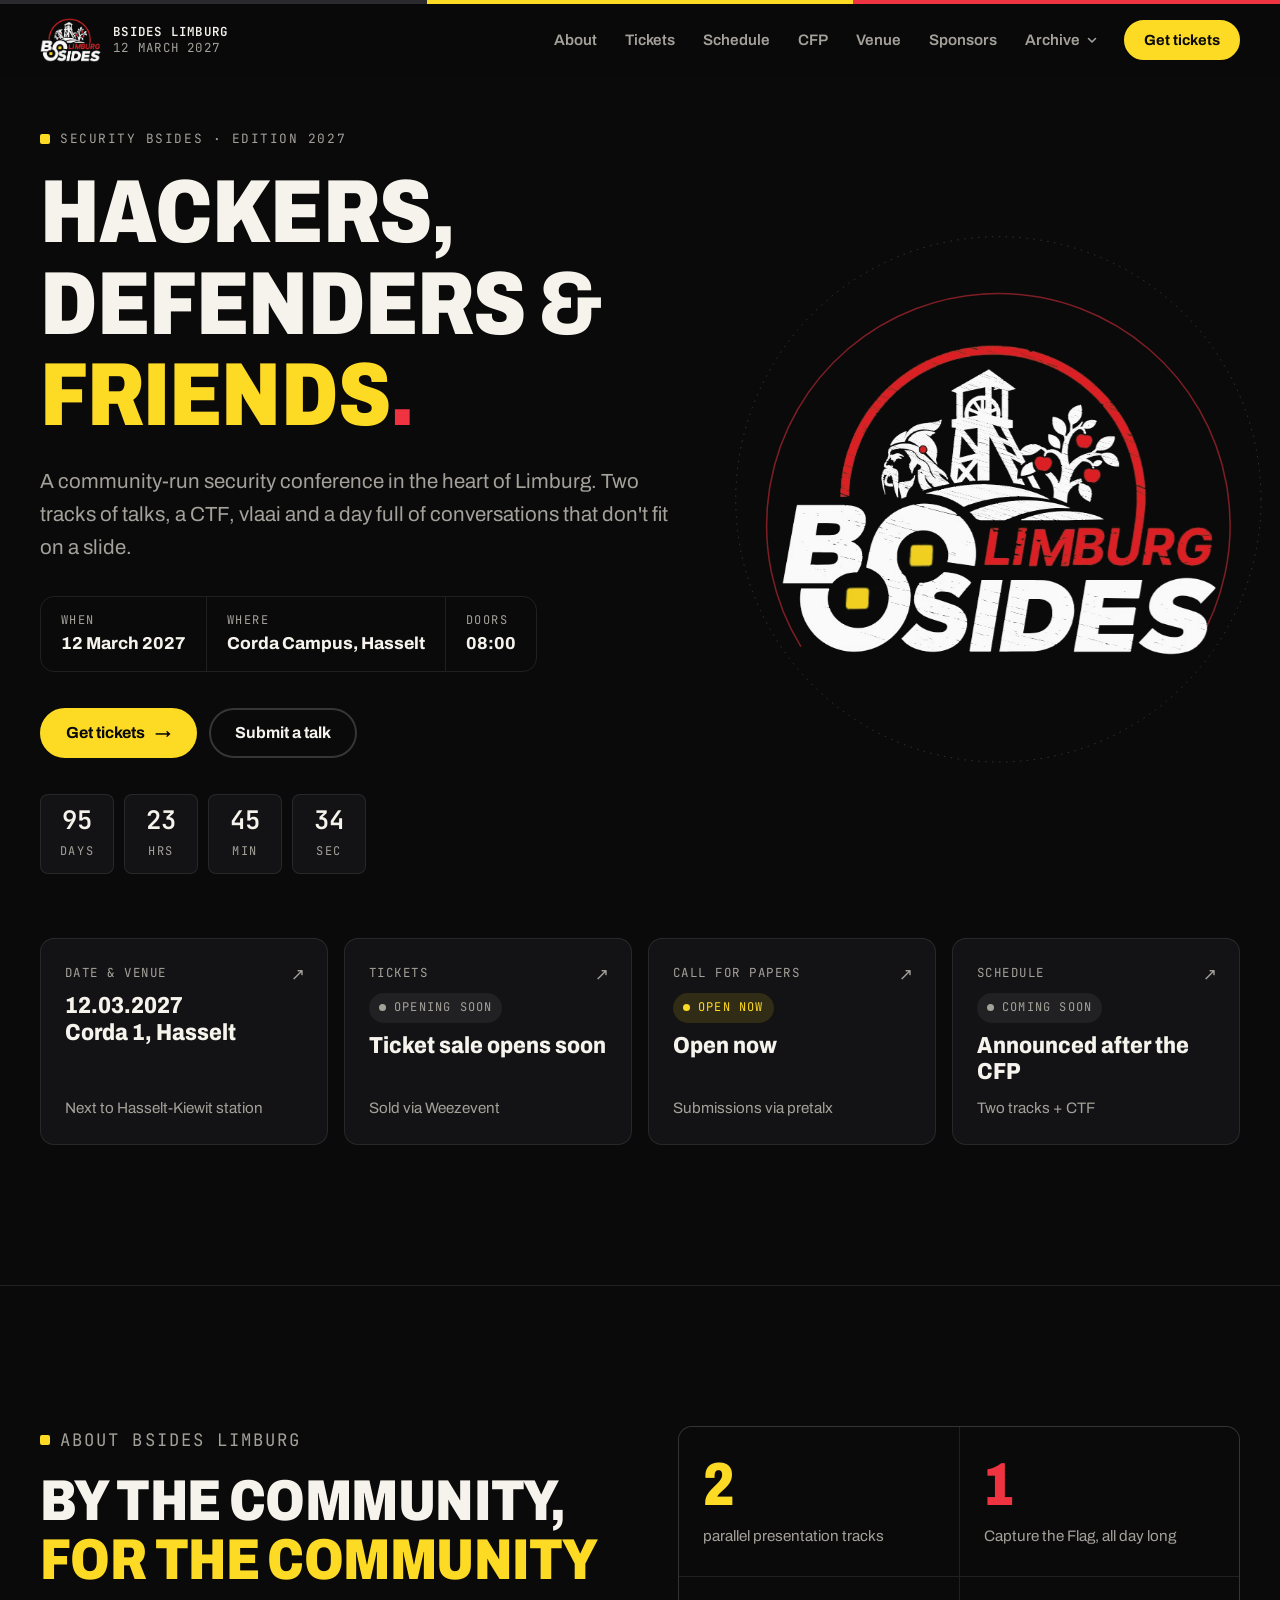
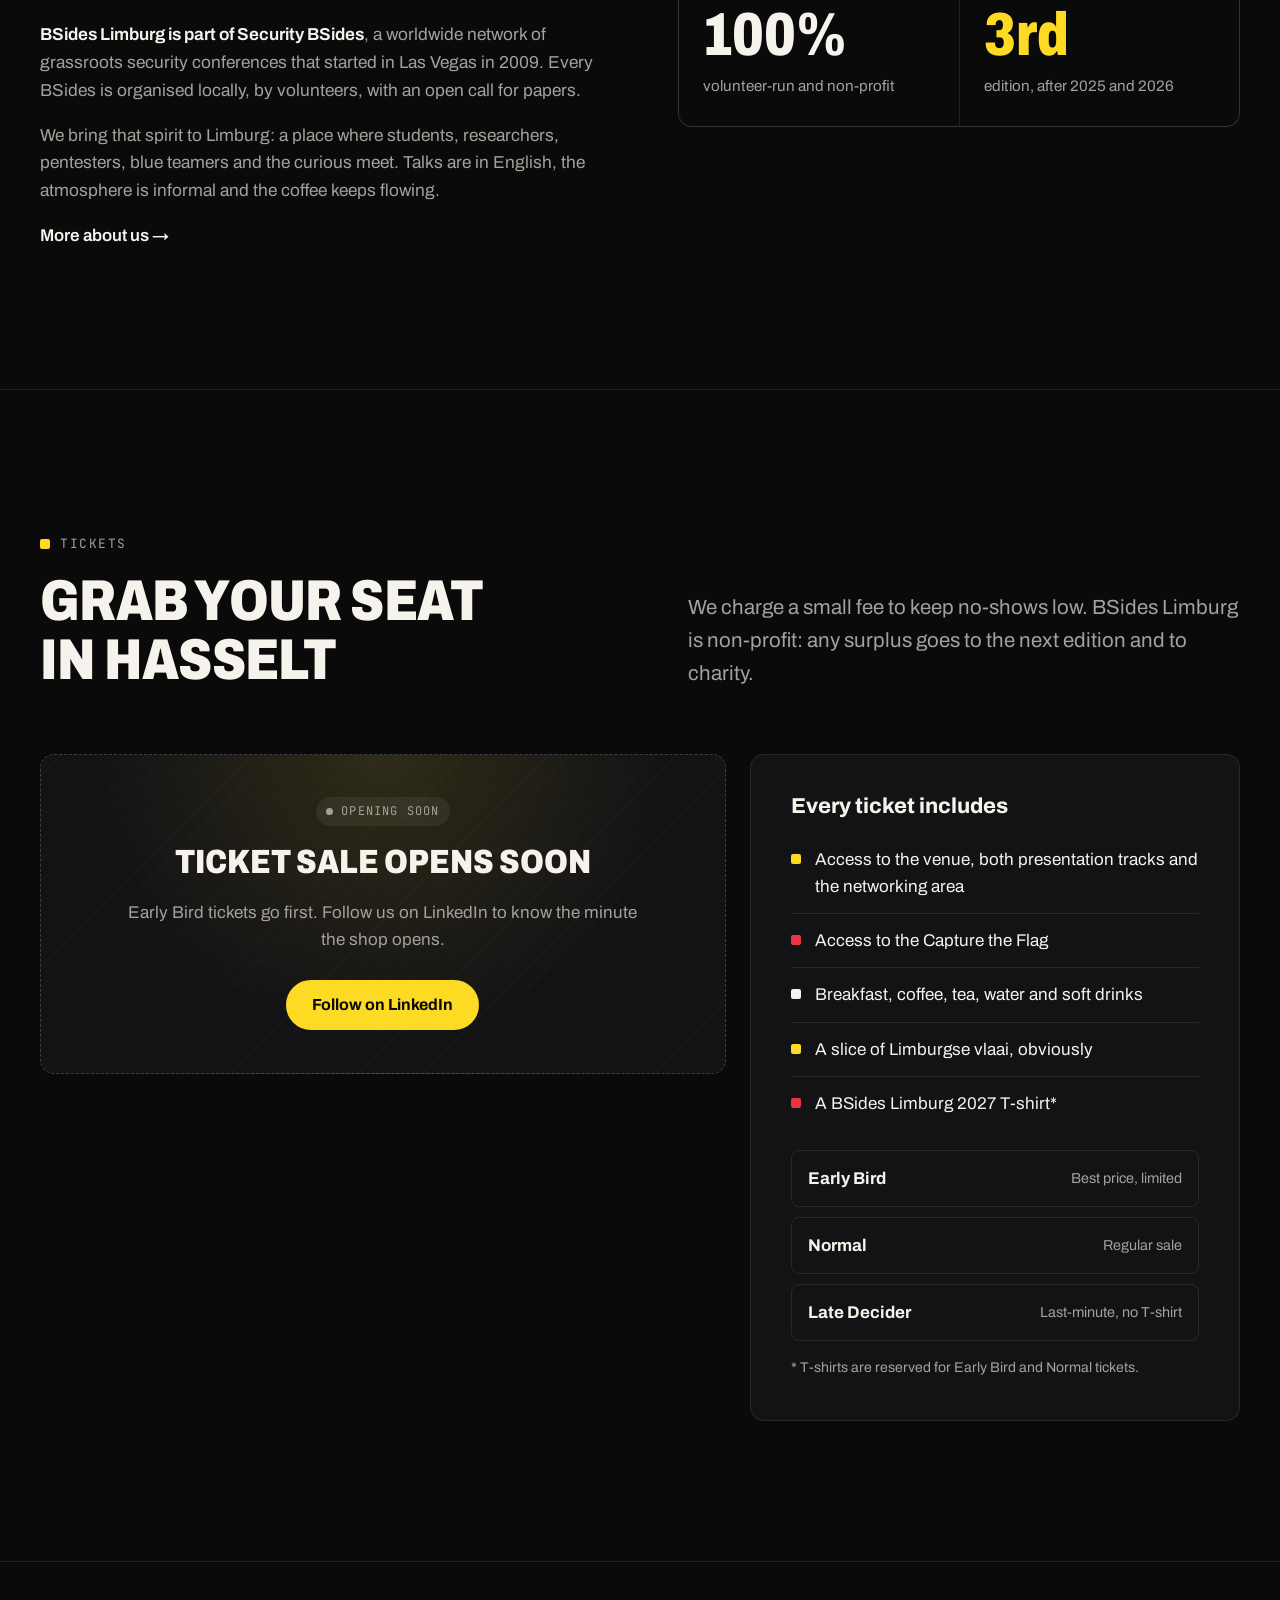
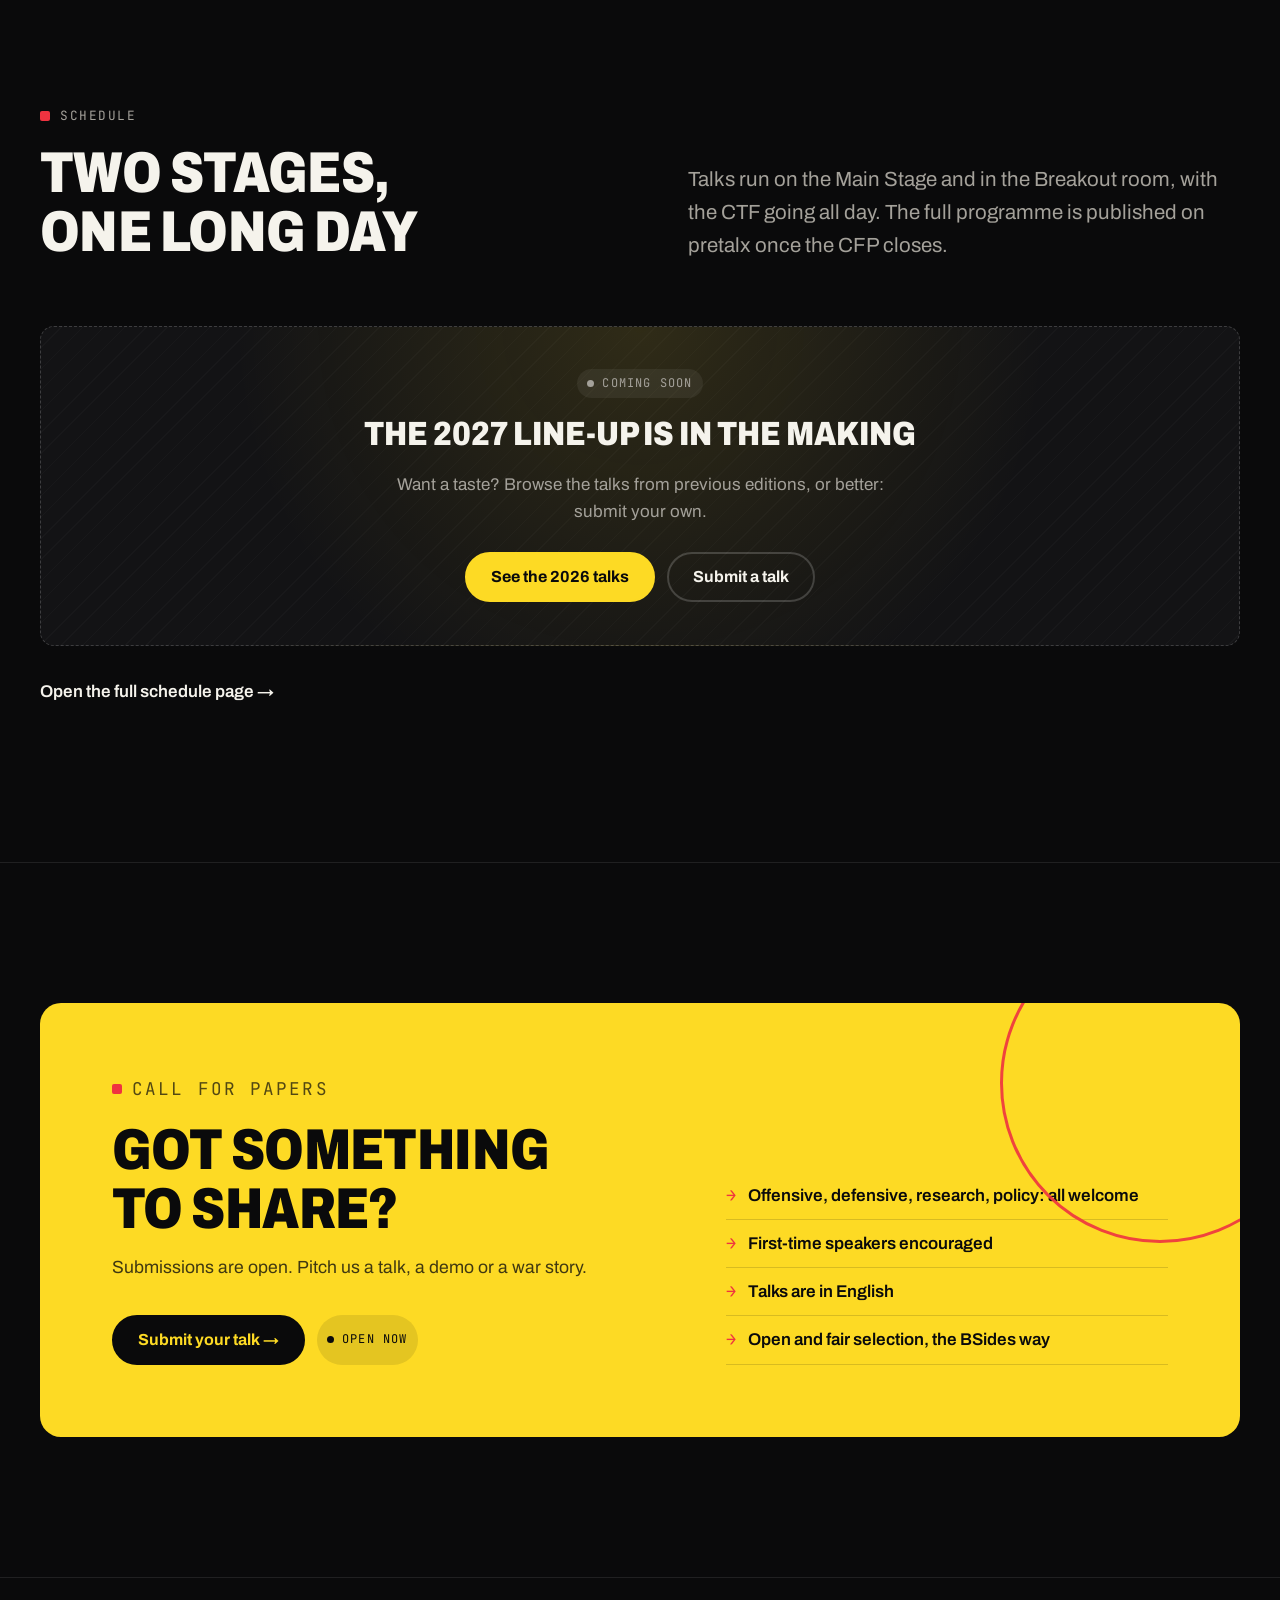
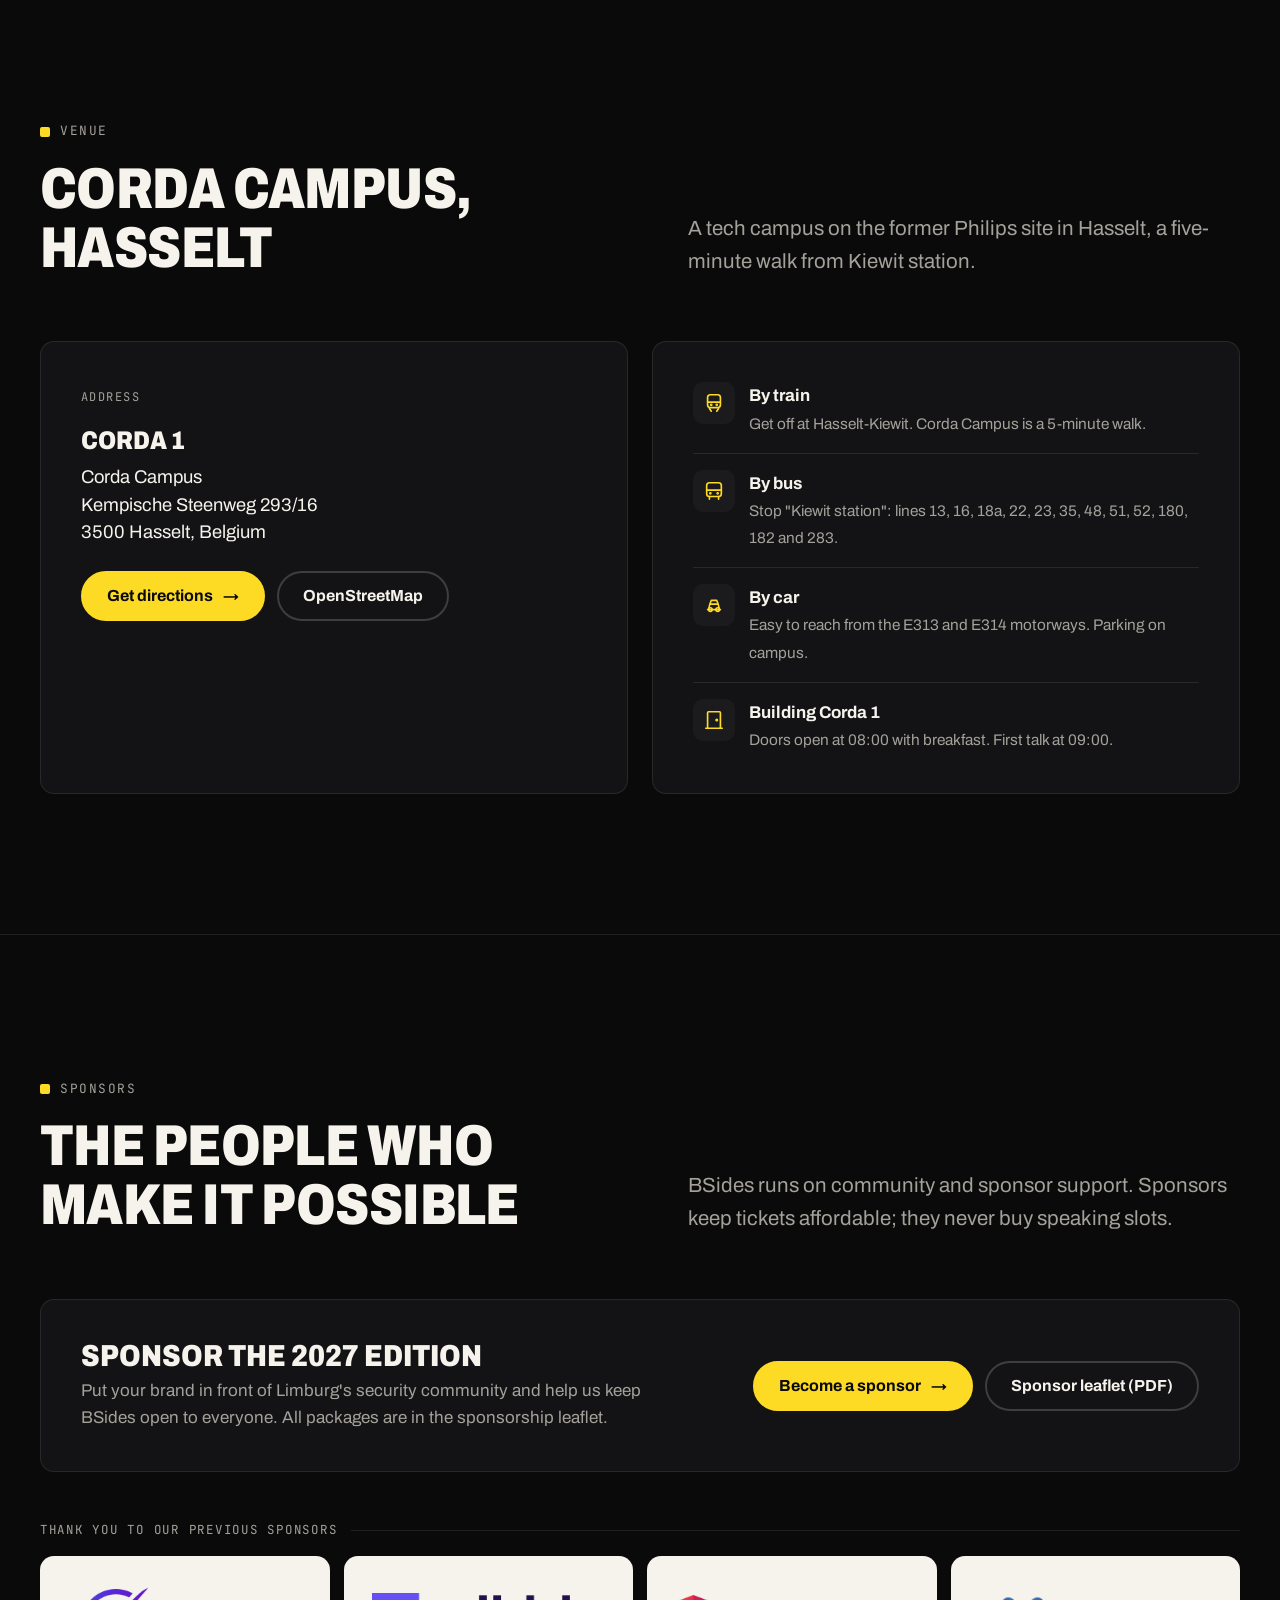
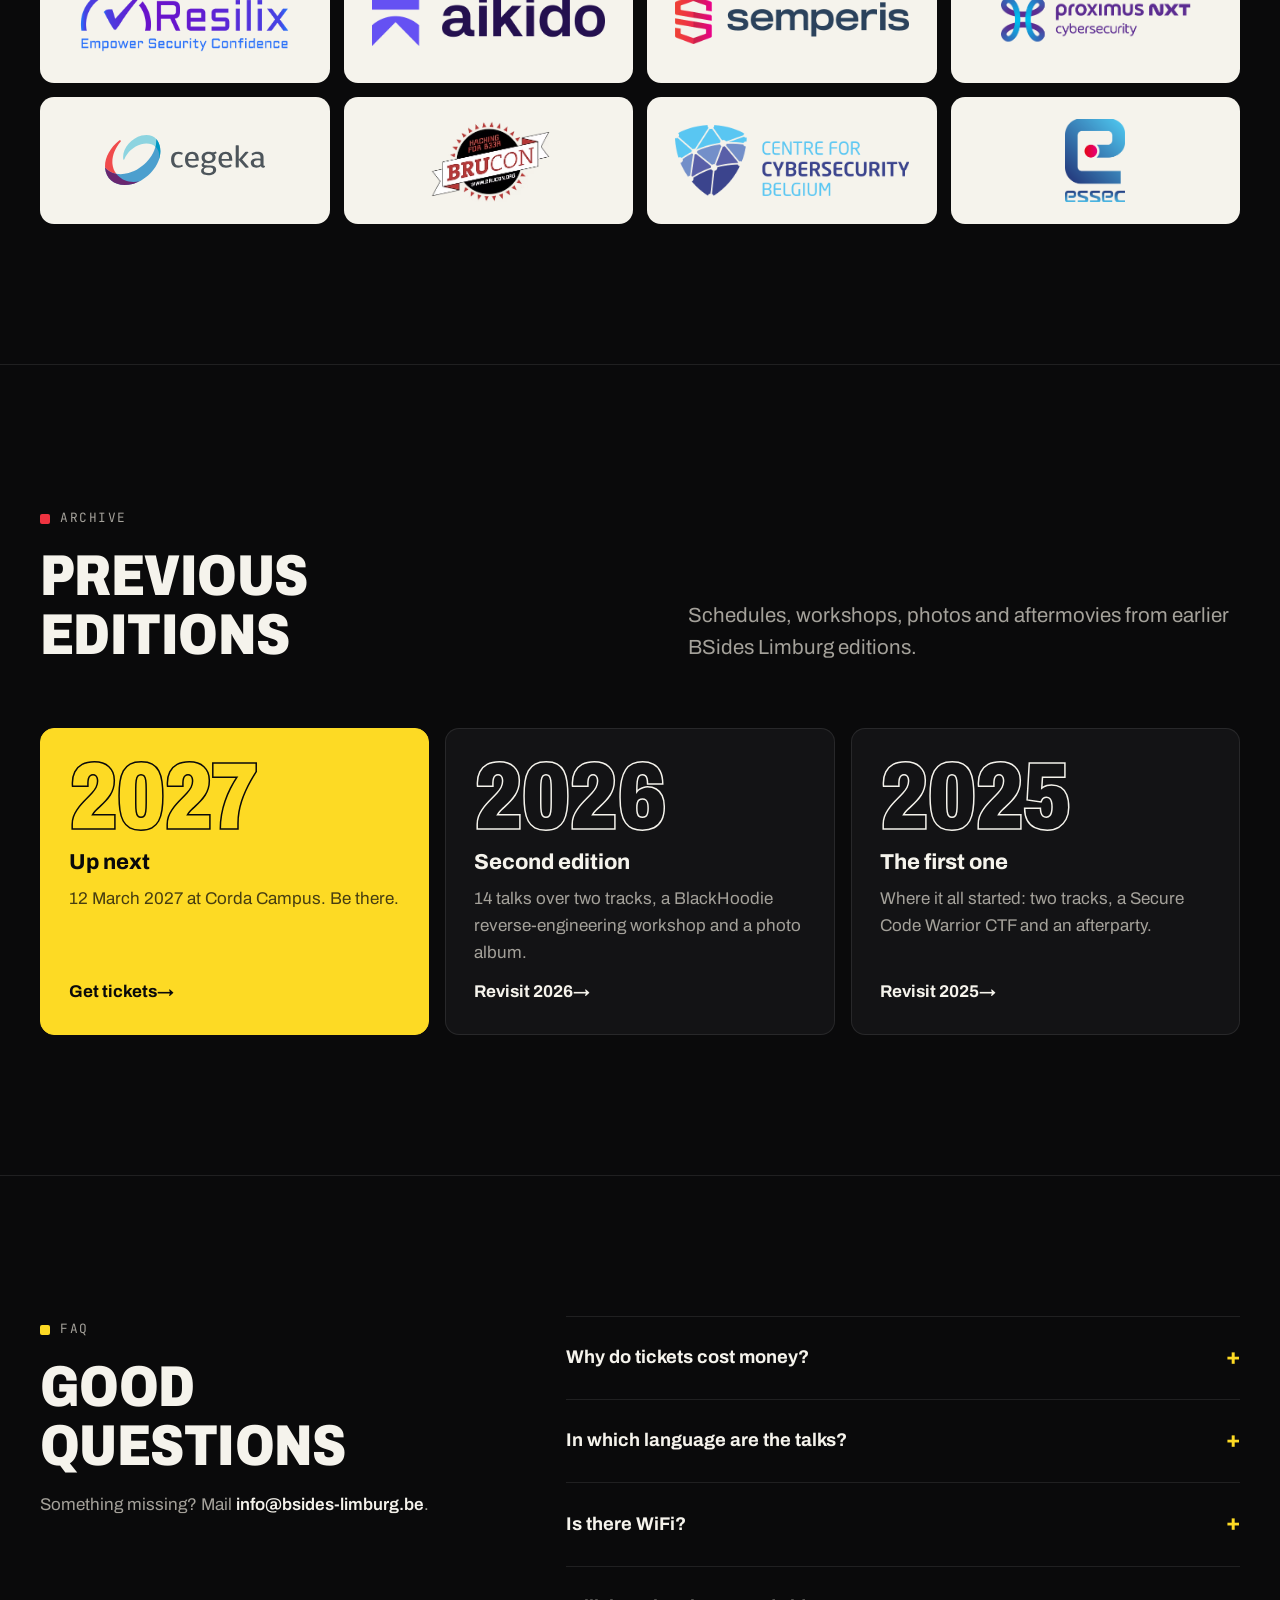
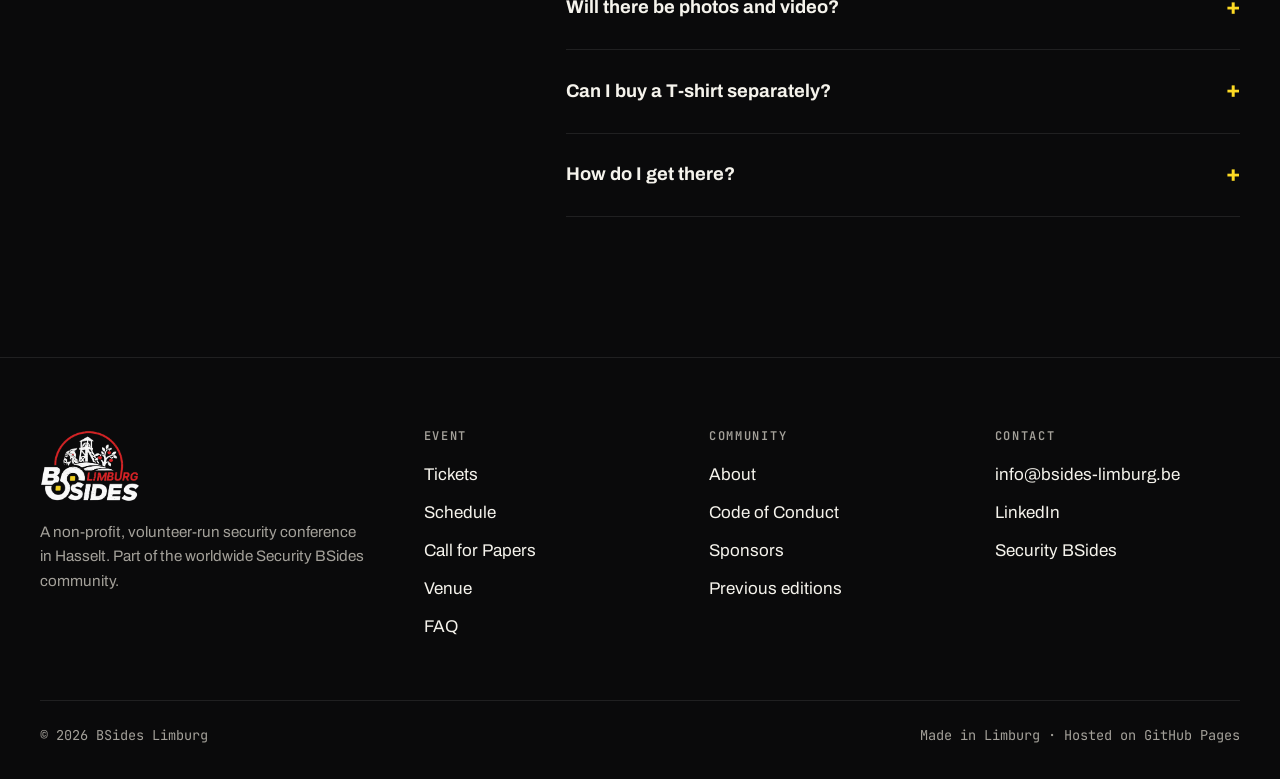
==== index.html @ 91a33571 "Initial commit Website V2 DEMO" ====
<!doctype html>
<html lang="en">
<head>
  <meta charset="utf-8">
  <meta name="viewport" content="width=device-width, initial-scale=1">
  <title>BSides Limburg 2027 · 12 March · Hasselt</title>
  <meta name="description" content="BSides Limburg is a community-driven, non-profit security conference at Corda Campus, Hasselt. 12 March 2027: two tracks, a CTF and a day of hallway conversations.">
  <meta name="theme-color" content="#0a0a0b">
  <link rel="icon" type="image/png" href="assets/img/favicon.png">
  <link rel="apple-touch-icon" href="assets/img/favicon.png">
  <meta property="og:type" content="website">
  <meta property="og:title" content="BSides Limburg 2027 · 12 March · Hasselt">
  <meta property="og:description" content="Community-driven security conference at Corda Campus, Hasselt. Two tracks, a CTF, and people who love this stuff.">
  <meta property="og:image" content="assets/img/og.png">
  <meta name="twitter:card" content="summary_large_image">
  <link rel="preconnect" href="https://fonts.googleapis.com">
  <link rel="preconnect" href="https://fonts.gstatic.com" crossorigin>
  <link href="https://fonts.googleapis.com/css2?family=Archivo:wdth,wght@62..125,400..900&family=JetBrains+Mono:wght@400;600&display=swap" rel="stylesheet">
  <link rel="stylesheet" href="assets/css/style.css">
  <script type="application/ld+json">
  {
    "@context": "https://schema.org",
    "@type": "Event",
    "name": "BSides Limburg 2027",
    "startDate": "2027-03-12T08:00:00+01:00",
    "eventAttendanceMode": "https://schema.org/OfflineEventAttendanceMode",
    "eventStatus": "https://schema.org/EventScheduled",
    "location": {
      "@type": "Place",
      "name": "Corda Campus",
      "address": { "@type": "PostalAddress", "streetAddress": "Kempische Steenweg 293/16", "postalCode": "3500", "addressLocality": "Hasselt", "addressCountry": "BE" }
    },
    "organizer": { "@type": "Organization", "name": "BSides Limburg", "url": "https://www.bsides-limburg.be/" }
  }
  </script>
</head>
<body data-page="home" data-base="">
  <a class="skip-link" href="#main">Skip to content</a>
  <header id="site-header"></header>

  <main id="main">

    <!-- ===================== HERO ===================== -->
    <section class="hero" aria-labelledby="hero-title">
      <div class="wrap hero-grid">
        <div data-enter>
          <p class="eyebrow">Security BSides · Edition 2027</p>
          <h1 id="hero-title"><span class="row">Hackers,</span><span class="row">defenders &amp;</span><span class="row hl-y">friends<span class="hl-r">.</span></span></h1>
          <p class="lead">A community-run security conference in the heart of Limburg. Two tracks of talks, a CTF, vlaai and a day full of conversations that don't fit on a slide.</p>
          <ul class="facts" aria-label="Key facts">
            <li><span class="k">When</span><span class="v">12 March 2027</span></li>
            <li><span class="k">Where</span><span class="v">Corda Campus, Hasselt</span></li>
            <li><span class="k">Doors</span><span class="v">08:00</span></li>
          </ul>
          <div class="btn-row">
            <a class="btn" href="#tickets" data-ticket-link>Get tickets <span class="arr" aria-hidden="true">→</span></a>
            <a class="btn btn-ghost" href="#cfp">Submit a talk</a>
          </div>
          <div class="countdown" data-countdown role="timer" aria-label="Time until BSides Limburg 2027">
            <div class="unit"><span class="num" data-d>--</span><span class="lbl">days</span></div>
            <div class="unit"><span class="num" data-h>--</span><span class="lbl">hrs</span></div>
            <div class="unit"><span class="num" data-m>--</span><span class="lbl">min</span></div>
            <div class="unit"><span class="num" data-s>--</span><span class="lbl">sec</span></div>
          </div>
        </div>
        <div class="hero-visual">
          <svg class="hero-ring" viewBox="0 0 700 700" aria-hidden="true">
            <circle cx="350" cy="350" r="340"></circle>
            <path class="solid" d="M 94 540 A 300 300 0 1 1 606 540" fill="none" stroke="#ef3340" stroke-width="2" stroke-linecap="round"></path>
          </svg>
          <img class="hero-logo" src="assets/img/logo-dark.png" width="631" height="455" alt="BSides Limburg logo: a Celtic warrior, a mine headframe and an apple tree under a red arc">
        </div>
      </div>
    </section>

    <!-- ===================== STATUS ===================== -->
    <section class="section" aria-labelledby="status-title" style="padding-top: 0; border-top: 0;">
      <div class="wrap">
        <h2 id="status-title" class="sr-only">Event at a glance</h2>
        <div class="status-grid">
          <a class="status-card" href="#venue">
            <span class="k">Date &amp; venue</span>
            <span class="v">12.03.2027<br>Corda 1, Hasselt</span>
            <span class="s">Next to Hasselt-Kiewit station</span>
            <span class="go" aria-hidden="true">↗</span>
          </a>
          <a class="status-card" href="#tickets">
            <span class="k">Tickets</span>
            <span class="pill" data-ticket-pill>Opening soon</span>
            <span class="v" data-ticket-label>Ticket sale opens soon</span>
            <span class="s">Sold via Weezevent</span>
            <span class="go" aria-hidden="true">↗</span>
          </a>
          <a class="status-card" href="#cfp">
            <span class="k">Call for Papers</span>
            <span class="pill" data-cfp-pill>Opening soon</span>
            <span class="v" data-cfp-label>Opens soon</span>
            <span class="s">Submissions via pretalx</span>
            <span class="go" aria-hidden="true">↗</span>
          </a>
          <a class="status-card" href="schedule.html">
            <span class="k">Schedule</span>
            <span class="pill" data-schedule-pill>Coming soon</span>
            <span class="v" data-schedule-label>Announced after the CFP</span>
            <span class="s">Two tracks + CTF</span>
            <span class="go" aria-hidden="true">↗</span>
          </a>
        </div>
      </div>
    </section>

    <!-- ===================== ABOUT ===================== -->
    <section class="section" id="about" aria-labelledby="about-title">
      <div class="wrap about-grid">
        <div>
          <p class="eyebrow">About BSides Limburg</p>
          <h2 id="about-title">By the community,<br><span class="hl-y">for the community</span></h2>
          <p class="mt-2"><strong>BSides Limburg is part of Security BSides</strong>, a worldwide network of grassroots security conferences that started in Las Vegas in 2009. Every BSides is organised locally, by volunteers, with an open call for papers.</p>
          <p>We bring that spirit to Limburg: a place where students, researchers, pentesters, blue teamers and the curious meet. Talks are in English, the atmosphere is informal and the coffee keeps flowing.</p>
          <a class="link link-arrow" href="about.html">More about us</a>
        </div>
        <div class="stats" aria-label="BSides Limburg in numbers">
          <div class="stat"><div class="n y">2</div><div class="l">parallel presentation tracks</div></div>
          <div class="stat"><div class="n r">1</div><div class="l">Capture the Flag, all day long</div></div>
          <div class="stat"><div class="n">100%</div><div class="l">volunteer-run and non-profit</div></div>
          <div class="stat"><div class="n y">3rd</div><div class="l">edition, after 2025 and 2026</div></div>
        </div>
      </div>
    </section>

    <!-- ===================== TICKETS ===================== -->
    <section class="section" id="tickets" aria-labelledby="tickets-title">
      <div class="wrap">
        <div class="section-head split">
          <div>
            <p class="eyebrow">Tickets</p>
            <h2 id="tickets-title">Grab your seat<br>in Hasselt</h2>
          </div>
          <p class="lead">We charge a small fee to keep no-shows low. BSides Limburg is non-profit: any surplus goes to the next edition and to charity.</p>
        </div>
        <div class="tickets-grid">
          <div id="ticket-widget">
            <!-- Replaced by the Weezevent widget when tickets.status = "live" in assets/js/config.js -->
            <div class="placeholder">
              <span class="pill" data-ticket-pill>Opening soon</span>
              <h3>Ticket sale opens soon</h3>
              <p data-ticket-placeholder-text>Early Bird tickets go first. Follow us on LinkedIn to know the minute the shop opens.</p>
              <div class="btn-row">
                <a class="btn" href="https://www.linkedin.com/company/bsides-limburg" data-href="contact.linkedin" target="_blank" rel="noopener" data-follow-btn>Follow on LinkedIn</a>
                <a class="btn" href="#tickets" data-shop-btn hidden target="_blank" rel="noopener">Open the ticket shop <span class="arr" aria-hidden="true">→</span></a>
              </div>
            </div>
          </div>
          <div class="panel">
            <h3>Every ticket includes</h3>
            <ul class="included mt-1">
              <li>Access to the venue, both presentation tracks and the networking area</li>
              <li>Access to the Capture the Flag</li>
              <li>Breakfast, coffee, tea, water and soft drinks</li>
              <li>A slice of Limburgse vlaai, obviously</li>
              <li>A BSides Limburg 2027 T-shirt*</li>
            </ul>
            <div class="ticket-types">
              <div class="ticket-type"><b>Early Bird</b><span>Best price, limited</span></div>
              <div class="ticket-type"><b>Normal</b><span>Regular sale</span></div>
              <div class="ticket-type"><b>Late Decider</b><span>Last-minute, no T-shirt</span></div>
            </div>
            <p class="muted mt-1" style="font-size:.88rem;margin-bottom:0">* T-shirts are reserved for Early Bird and Normal tickets.</p>
          </div>
        </div>
      </div>
    </section>

    <!-- ===================== SCHEDULE ===================== -->
    <section class="section" id="schedule" aria-labelledby="schedule-title">
      <div class="wrap">
        <div class="section-head split">
          <div>
            <p class="eyebrow red">Schedule</p>
            <h2 id="schedule-title">Two stages,<br>one long day</h2>
          </div>
          <p class="lead">Talks run on the Main Stage and in the Breakout room, with the CTF going all day. The full programme is published on pretalx once the CFP closes.</p>
        </div>
        <div id="schedule-widget">
          <!-- Replaced by the pretalx schedule widget when schedule.live = true in assets/js/config.js -->
          <div class="placeholder">
            <span class="pill" data-schedule-pill>Coming soon</span>
            <h3>The 2027 line-up is in the making</h3>
            <p>Want a taste? Browse the talks from previous editions, or better: submit your own.</p>
            <div class="btn-row">
              <a class="btn" href="editions/2026.html">See the 2026 talks</a>
              <a class="btn btn-ghost" href="#cfp">Submit a talk</a>
            </div>
          </div>
        </div>
        <p class="mt-2"><a class="link link-arrow" href="schedule.html">Open the full schedule page</a></p>
      </div>
    </section>

    <!-- ===================== CFP ===================== -->
    <section class="section" id="cfp" aria-labelledby="cfp-title">
      <div class="wrap">
        <div class="cfp">
          <span class="cfp-deco" aria-hidden="true"></span>
          <div>
            <p class="eyebrow">Call for Papers</p>
            <h2 id="cfp-title">Got something<br>to share?</h2>
            <p class="mt-1" data-cfp-text>The Call for Papers opens soon. Start drafting: we want talks from first-time speakers as much as from seasoned ones.</p>
            <div class="btn-row mt-2">
              <a class="btn" href="https://schedule.bsides-limburg.be/bsides-limburg-2027/cfp" data-cfp-link data-open-text="Submit your talk →" target="_blank" rel="noopener">View the CFP on pretalx</a>
              <span class="pill" data-cfp-pill>Opening soon</span>
            </div>
          </div>
          <ul class="cfp-list">
            <li>Offensive, defensive, research, policy: all welcome</li>
            <li>First-time speakers encouraged</li>
            <li>Talks are in English</li>
            <li>Open and fair selection, the BSides way</li>
          </ul>
        </div>
      </div>
    </section>

    <!-- ===================== VENUE ===================== -->
    <section class="section" id="venue" aria-labelledby="venue-title">
      <div class="wrap">
        <div class="section-head split">
          <div>
            <p class="eyebrow">Venue</p>
            <h2 id="venue-title">Corda Campus,<br>Hasselt</h2>
          </div>
          <p class="lead">A tech campus on the former Philips site in Hasselt, a five-minute walk from Kiewit station.</p>
        </div>
        <div class="venue-grid">
          <div class="panel venue-card">
            <span class="k mono muted" style="font-size:.75rem;letter-spacing:.12em;text-transform:uppercase">Address</span>
            <address class="address">
              <b>Corda 1</b>
              Corda Campus<br>
              Kempische Steenweg 293/16<br>
              3500 Hasselt, Belgium
            </address>
            <div class="btn-row">
              <a class="btn" href="https://www.google.com/maps/search/?api=1&amp;query=Corda+Campus+Kempische+Steenweg+293+Hasselt" data-href="venue.mapsUrl" target="_blank" rel="noopener">Get directions <span class="arr" aria-hidden="true">→</span></a>
              <a class="btn btn-ghost" href="https://www.openstreetmap.org/search?query=Corda%20Campus%20Hasselt" data-href="venue.osmUrl" target="_blank" rel="noopener">OpenStreetMap</a>
            </div>
          </div>
          <div class="panel">
            <ul class="directions">
              <li>
                <span class="ico" aria-hidden="true"><svg viewBox="0 0 24 24" fill="none" stroke="currentColor" stroke-width="1.8" stroke-linecap="round" stroke-linejoin="round"><rect x="5" y="3" width="14" height="14" rx="3"/><path d="M5 11h14M9 21l-2-3M15 21l2-3"/><circle cx="9" cy="14" r=".6" fill="currentColor"/><circle cx="15" cy="14" r=".6" fill="currentColor"/></svg></span>
                <div><b>By train</b><span>Get off at Hasselt-Kiewit. Corda Campus is a 5-minute walk.</span></div>
              </li>
              <li>
                <span class="ico" aria-hidden="true"><svg viewBox="0 0 24 24" fill="none" stroke="currentColor" stroke-width="1.8" stroke-linecap="round" stroke-linejoin="round"><rect x="4" y="3" width="16" height="15" rx="3"/><path d="M4 11h16M7 21v-3M17 21v-3"/><circle cx="8" cy="14.5" r=".6" fill="currentColor"/><circle cx="16" cy="14.5" r=".6" fill="currentColor"/></svg></span>
                <div><b>By bus</b><span>Stop "Kiewit station": lines 13, 16, 18a, 22, 23, 35, 48, 51, 52, 180, 182 and 283.</span></div>
              </li>
              <li>
                <span class="ico" aria-hidden="true"><svg viewBox="0 0 24 24" fill="none" stroke="currentColor" stroke-width="1.8" stroke-linecap="round" stroke-linejoin="round"><path d="M5 17h14M6 17l1.5-6h9L18 17M7.5 11 9 7h6l1.5 4"/><circle cx="8" cy="17" r="2"/><circle cx="16" cy="17" r="2"/></svg></span>
                <div><b>By car</b><span>Easy to reach from the E313 and E314 motorways. Parking on campus.</span></div>
              </li>
              <li>
                <span class="ico" aria-hidden="true"><svg viewBox="0 0 24 24" fill="none" stroke="currentColor" stroke-width="1.8" stroke-linecap="round" stroke-linejoin="round"><path d="M5 21V4a1 1 0 0 1 1-1h12a1 1 0 0 1 1 1v17M3 21h18"/><circle cx="15" cy="12" r=".8" fill="currentColor"/></svg></span>
                <div><b>Building Corda 1</b><span>Doors open at 08:00 with breakfast. First talk at 09:00.</span></div>
              </li>
            </ul>
          </div>
        </div>
      </div>
    </section>

    <!-- ===================== SPONSORS ===================== -->
    <section class="section" id="sponsors" aria-labelledby="sponsors-title">
      <div class="wrap">
        <div class="section-head split">
          <div>
            <p class="eyebrow">Sponsors</p>
            <h2 id="sponsors-title">The people who<br>make it possible</h2>
          </div>
          <p class="lead">BSides runs on community and sponsor support. Sponsors keep tickets affordable; they never buy speaking slots.</p>
        </div>

        <div class="panel sponsor-cta">
          <div>
            <h3>Sponsor the 2027 edition</h3>
            <p>Put your brand in front of Limburg's security community and help us keep BSides open to everyone. All packages are in the sponsorship leaflet.</p>
          </div>
          <div class="btn-row">
            <a class="btn" href="mailto:info@bsides-limburg.be?subject=Sponsor%20inquiry">Become a sponsor <span class="arr" aria-hidden="true">→</span></a>
            <a class="btn btn-ghost" href="assets/docs/bsides-limburg-sponsorship-2027.pdf" target="_blank" rel="noopener">Sponsor leaflet (PDF)</a>
          </div>
        </div>

        <!-- 2027 sponsors: copy a .tier block below, rename the tier and add logos to assets/img/sponsors/ -->
        <p class="tier-label">Thank you to our previous sponsors</p>
        <div class="logo-grid">
          <a class="logo-tile" href="https://www.resilix.be/" target="_blank" rel="noopener"><img src="assets/img/sponsors/resilix.png" alt="Resilix" loading="lazy"></a>
          <a class="logo-tile" href="https://aikido.dev/" target="_blank" rel="noopener"><img src="assets/img/sponsors/aikido.png" alt="Aikido Security" loading="lazy"></a>
          <a class="logo-tile" href="https://www.semperis.com/" target="_blank" rel="noopener"><img src="assets/img/sponsors/semperis.png" alt="Semperis" loading="lazy"></a>
          <a class="logo-tile" href="https://www.proximusnxt.be/en/proximusnxt" target="_blank" rel="noopener"><img src="assets/img/sponsors/proximus-nxt.png" alt="Proximus NXT" loading="lazy"></a>
          <a class="logo-tile" href="https://cegeka.be/" target="_blank" rel="noopener"><img src="assets/img/sponsors/cegeka.png" alt="Cegeka" loading="lazy"></a>
          <a class="logo-tile" href="https://www.brucon.org/training" target="_blank" rel="noopener"><img src="assets/img/sponsors/brucon.png" alt="BruCON" loading="lazy"></a>
          <a class="logo-tile" href="https://ccb.belgium.be/en" target="_blank" rel="noopener"><img src="assets/img/sponsors/ccb.png" alt="Centre for Cybersecurity Belgium" loading="lazy"></a>
          <a class="logo-tile" href="https://www.essec.be/" target="_blank" rel="noopener"><img src="assets/img/sponsors/essec.png" alt="ESSEC" loading="lazy"></a>
        </div>
      </div>
    </section>

    <!-- ===================== EDITIONS ===================== -->
    <section class="section" id="editions" aria-labelledby="editions-title">
      <div class="wrap">
        <div class="section-head split">
          <div>
            <p class="eyebrow red">Archive</p>
            <h2 id="editions-title">Previous<br>editions</h2>
          </div>
          <p class="lead">Schedules, workshops, photos and aftermovies from earlier BSides Limburg editions.</p>
        </div>
        <div class="card-grid">
          <a class="ed-card next" href="#tickets">
            <span class="yr">2027</span>
            <h3>Up next</h3>
            <p>12 March 2027 at Corda Campus. Be there.</p>
            <span class="more">Get tickets</span>
          </a>
          <a class="ed-card y" href="editions/2026.html">
            <span class="yr">2026</span>
            <h3>Second edition</h3>
            <p>14 talks over two tracks, a BlackHoodie reverse-engineering workshop and a photo album.</p>
            <span class="more">Revisit 2026</span>
          </a>
          <a class="ed-card r" href="editions/2025.html">
            <span class="yr">2025</span>
            <h3>The first one</h3>
            <p>Where it all started: two tracks, a Secure Code Warrior CTF and an afterparty.</p>
            <span class="more">Revisit 2025</span>
          </a>
        </div>
      </div>
    </section>

    <!-- ===================== FAQ ===================== -->
    <section class="section" id="faq" aria-labelledby="faq-title">
      <div class="wrap faq-grid">
        <div>
          <p class="eyebrow">FAQ</p>
          <h2 id="faq-title">Good<br>questions</h2>
          <p class="muted mt-1">Something missing? Mail <a class="link" href="mailto:info@bsides-limburg.be">info@bsides-limburg.be</a>.</p>
        </div>
        <div class="faq">
          <details>
            <summary>Why do tickets cost money?</summary>
            <div class="a"><p>A small fee keeps no-shows down, so we can plan catering and seats properly. BSides Limburg is non-profit: any surplus goes to the next edition and to charity. Late Decider tickets cost a bit more.</p></div>
          </details>
          <details>
            <summary>In which language are the talks?</summary>
            <div class="a"><p>All talks are in English.</p></div>
          </details>
          <details>
            <summary>Is there WiFi?</summary>
            <div class="a"><p>Yes, Corda Campus offers a guest network. It is a shared, production network, so please don't hack it or put it at risk. Save that energy for the CTF.</p></div>
          </details>
          <details>
            <summary>Will there be photos and video?</summary>
            <div class="a"><p>Yes, our official crew takes photos and video. Official media may be freely used by the community. Commercial photography needs consent from everyone involved and approval from the organisers. See the <a class="link" href="code-of-conduct.html">Code of Conduct</a>.</p></div>
          </details>
          <details>
            <summary>Can I buy a T-shirt separately?</summary>
            <div class="a"><p>There's no swag shop. T-shirts come with Early Bird and Normal tickets only.</p></div>
          </details>
          <details>
            <summary>How do I get there?</summary>
            <div class="a"><p>Hasselt-Kiewit station is a 5-minute walk. See <a class="link" href="#venue">the venue section</a> for bus lines and car access.</p></div>
          </details>
        </div>
      </div>
    </section>

  </main>

  <footer id="site-footer"></footer>
  <noscript><div class="wrap" style="padding:24px 0"><a href="about.html">About</a> · <a href="schedule.html">Schedule</a> · <a href="code-of-conduct.html">Code of Conduct</a> · <a href="editions/2026.html">2026</a> · <a href="editions/2025.html">2025</a></div></noscript>

  <script src="assets/js/config.js"></script>
  <script src="assets/js/main.js"></script>
</body>
</html>
---- assets/css/style.css ----
/* ==========================================================================
   BSides Limburg — styles
   Palette: Belgian flag — black, yellow, red.
   ========================================================================== */
:root {
  --black: #0a0a0b;
  --bg: #0a0a0b;
  --surface: #131315;
  --surface-2: #1b1b1e;
  --line: rgba(255, 255, 255, 0.09);
  --line-strong: rgba(255, 255, 255, 0.18);
  --ink: #f5f3ec;
  --muted: #a4a19a;
  --yellow: #fdda24;
  --yellow-ink: #0a0a0b;
  --red: #ef3340;
  --red-soft: rgba(239, 51, 64, 0.14);
  --yellow-soft: rgba(253, 218, 36, 0.12);

  --font-display: "Archivo", system-ui, sans-serif;
  --font-body: "Archivo", system-ui, sans-serif;
  --font-mono: "JetBrains Mono", ui-monospace, "SFMono-Regular", Consolas, monospace;

  --wrap: 1200px;
  --gutter: clamp(16px, 4vw, 40px);
  --radius: 14px;
  --radius-sm: 8px;
  --header-h: 72px;
  --ease: cubic-bezier(0.2, 0.7, 0.2, 1);
  color-scheme: dark;
}

*, *::before, *::after { box-sizing: border-box; }
html { scroll-behavior: smooth; scroll-padding-top: calc(var(--header-h) + 16px); -webkit-text-size-adjust: 100%; }
body {
  margin: 0;
  background: var(--bg);
  color: var(--ink);
  font-family: var(--font-body);
  font-size: 17px;
  line-height: 1.6;
  font-variation-settings: "wdth" 100;
  -webkit-font-smoothing: antialiased;
  overflow-x: hidden;
}
img { max-width: 100%; height: auto; display: block; }
a { color: inherit; }
::selection { background: var(--yellow); color: var(--black); }
:focus-visible { outline: 2px solid var(--yellow); outline-offset: 3px; border-radius: 4px; }

.skip-link {
  position: absolute; left: 16px; top: -100px; z-index: 100;
  background: var(--yellow); color: var(--black); padding: 10px 16px; border-radius: 8px; font-weight: 700;
}
.skip-link:focus { top: 12px; }

.wrap { width: 100%; max-width: calc(var(--wrap) + var(--gutter) * 2); margin: 0 auto; padding: 0 var(--gutter); }

/* ---------- Type ---------- */
h1, h2, h3, h4 { font-family: var(--font-display); line-height: 1.02; margin: 0; letter-spacing: -0.01em; }
h1 { font-size: clamp(2.6rem, 7vw, 5.6rem); font-weight: 850; font-variation-settings: "wdth" 82; text-transform: uppercase; }
h2 { font-size: clamp(2rem, 4.6vw, 3.6rem); font-weight: 850; font-variation-settings: "wdth" 82; text-transform: uppercase; }
h3 { font-size: 1.35rem; font-weight: 750; letter-spacing: 0; }
p { margin: 0 0 1em; }
.lead { font-size: clamp(1.1rem, 1.6vw, 1.3rem); color: var(--muted); max-width: 60ch; }
.muted { color: var(--muted); }
.mono { font-family: var(--font-mono); }

.eyebrow {
  display: inline-flex; align-items: center; gap: 10px;
  font-family: var(--font-mono); font-size: 0.8rem; letter-spacing: 0.12em; text-transform: uppercase;
  color: var(--muted); margin-bottom: 18px;
}
.eyebrow::before { content: ""; width: 10px; height: 10px; background: var(--yellow); border-radius: 2px; flex: none; }
.eyebrow.red::before { background: var(--red); }

.hl-y { color: var(--yellow); }
.hl-r { color: var(--red); }

/* ---------- Buttons ---------- */
.btn {
  --b: var(--yellow); --c: var(--yellow-ink);
  display: inline-flex; align-items: center; justify-content: center; gap: 10px;
  min-height: 50px; padding: 0 24px;
  border-radius: 999px; border: 2px solid var(--b);
  background: var(--b); color: var(--c);
  font: 700 1rem/1 var(--font-body); text-decoration: none; cursor: pointer;
  transition: transform .2s var(--ease), background .2s, color .2s, box-shadow .2s;
  white-space: nowrap;
}
.btn:hover { transform: translateY(-2px); box-shadow: 0 8px 18px -8px rgba(0, 0, 0, .7); }
.btn:active { transform: translateY(0) scale(.98); }
.btn .arr { transition: transform .2s var(--ease); }
.btn:hover .arr { transform: translateX(3px); }
.btn-ghost { background: transparent; color: var(--ink); border-color: var(--line-strong); }
.btn-ghost:hover { border-color: var(--ink); box-shadow: none; }
.btn-red { --b: var(--red); --c: #fff; }
.btn-sm { min-height: 40px; padding: 0 18px; font-size: .92rem; }
.btn[aria-disabled="true"] { opacity: .55; pointer-events: none; }
.btn-row { display: flex; flex-wrap: wrap; gap: 12px; }

.link {
  color: var(--ink); text-decoration: none; font-weight: 600;
  background: linear-gradient(var(--yellow), var(--yellow)) 0 100% / 0 2px no-repeat;
  transition: background-size .25s var(--ease);
  padding-bottom: 2px;
}
.link:hover { background-size: 100% 2px; }
.link-arrow::after { content: " →"; }

/* ---------- Tricolour bar ---------- */
.tricolour { display: flex; height: 4px; }
.tricolour span { flex: 1; }
.tricolour span:nth-child(1) { background: #2a2a2e; }
.tricolour span:nth-child(2) { background: var(--yellow); }
.tricolour span:nth-child(3) { background: var(--red); }

/* ---------- Header ---------- */
.site-header {
  position: sticky; top: 0; z-index: 50;
  background: rgba(10, 10, 11, 0.78);
  backdrop-filter: saturate(1.4) blur(14px); -webkit-backdrop-filter: saturate(1.4) blur(14px);
  border-bottom: 1px solid transparent;
  transition: border-color .3s;
}
.site-header.scrolled { border-bottom-color: var(--line); }
.site-header .bar { display: flex; align-items: center; justify-content: space-between; gap: 24px; height: var(--header-h); }
.brand { display: flex; align-items: center; gap: 12px; text-decoration: none; flex: none; }
.brand img { height: 44px; width: auto; }
.brand-text { font-family: var(--font-mono); font-size: .78rem; letter-spacing: .1em; text-transform: uppercase; color: var(--muted); line-height: 1.3; }
.brand-text b { color: var(--ink); display: block; font-weight: 600; }

.nav { display: flex; align-items: center; gap: 4px; }
.nav .nav-link {
  text-decoration: none; color: var(--muted); font-weight: 600; font-size: .95rem;
  padding: 10px 12px; border-radius: 8px; transition: color .2s, background .2s;
}
.nav .nav-link:hover, .nav .nav-link[aria-current="page"] { color: var(--ink); background: rgba(255,255,255,.05); }
.nav .btn { margin-left: 10px; }
button.nav-link { background: none; border: 0; font-family: inherit; cursor: pointer; display: inline-flex; align-items: center; gap: 6px; }

/* Archive dropdown */
.nav-dd { position: relative; }
.dd-caret { width: 12px; height: 12px; transition: transform .2s var(--ease); }
.nav-dd.open .dd-caret { transform: rotate(180deg); }
.dd-menu {
  position: absolute; top: calc(100% + 10px); right: 0; min-width: 210px; z-index: 60;
  display: grid; padding: 8px; border-radius: 12px;
  background: var(--surface-2); border: 1px solid var(--line-strong);
  box-shadow: 0 18px 40px -16px rgba(0, 0, 0, .8);
  opacity: 0; visibility: hidden; transform: translateY(-6px);
  transition: opacity .18s, transform .18s var(--ease), visibility .18s;
}
.dd-menu::before { content: ""; position: absolute; left: 0; right: 0; top: -12px; height: 12px; } /* hover bridge */
.nav-dd.open .dd-menu { opacity: 1; visibility: visible; transform: none; }
@media (hover: hover) and (min-width: 1021px) {
  .nav-dd:hover .dd-menu { opacity: 1; visibility: visible; transform: none; }
  .nav-dd:hover .dd-caret { transform: rotate(180deg); }
}
.dd-link {
  display: flex; align-items: center; min-height: 44px; padding: 0 14px; border-radius: 8px;
  text-decoration: none; color: var(--ink); font-weight: 600; font-size: .95rem;
  transition: background .15s, color .15s;
}
.dd-link:hover, .dd-link[aria-current="page"] { background: rgba(255,255,255,.06); color: var(--yellow); }
.dd-all { color: var(--muted); border-top: 1px solid var(--line); border-radius: 0 0 8px 8px; margin-top: 4px; }

.menu-toggle {
  display: none; width: 46px; height: 46px; border-radius: 10px;
  background: transparent; border: 1px solid var(--line-strong); color: var(--ink); cursor: pointer;
  align-items: center; justify-content: center;
}
.menu-toggle span, .menu-toggle span::before, .menu-toggle span::after {
  display: block; width: 18px; height: 2px; background: currentColor; position: relative; transition: transform .25s var(--ease), background .2s;
}
.menu-toggle span::before, .menu-toggle span::after { content: ""; position: absolute; left: 0; }
.menu-toggle span::before { top: -6px; } .menu-toggle span::after { top: 6px; }
.menu-toggle[aria-expanded="true"] span { background: transparent; }
.menu-toggle[aria-expanded="true"] span::before { transform: translateY(6px) rotate(45deg); }
.menu-toggle[aria-expanded="true"] span::after { transform: translateY(-6px) rotate(-45deg); }

@media (max-width: 1020px) {
  .menu-toggle { display: inline-flex; }
  .nav {
    /* the header's backdrop-filter makes it the containing block, so anchor to it */
    position: absolute; top: 100%; left: 0; right: 0; height: calc(100dvh - var(--header-h) - 4px); z-index: 49;
    flex-direction: column; align-items: stretch; gap: 0;
    background: var(--bg); padding: 16px var(--gutter) 32px;
    transform: translateY(-8px); opacity: 0; visibility: hidden;
    transition: opacity .25s, transform .25s var(--ease), visibility .25s;
    overflow-y: auto;
  }
  .nav.open { opacity: 1; visibility: visible; transform: none; }
  .nav .nav-link { font-size: 1.5rem; font-weight: 800; padding: 14px 0; color: var(--ink); border-bottom: 1px solid var(--line); border-radius: 0; font-variation-settings: "wdth" 85; text-transform: uppercase; }
  .nav .nav-link:hover { background: none; color: var(--yellow); }
  button.nav-link { width: 100%; justify-content: space-between; text-align: left; }
  .dd-caret { width: 18px; height: 18px; }
  .dd-menu { position: static; min-width: 0; padding: 0 0 0 16px; background: none; border: 0; box-shadow: none; display: none; opacity: 1; visibility: visible; transform: none; }
  .dd-menu::before { display: none; }
  .nav-dd.open .dd-menu { display: grid; }
  .dd-link { font-size: 1.1rem; border-bottom: 1px solid var(--line); border-radius: 0; padding: 0; }
  .dd-all { margin-top: 0; }
  .nav .btn { margin: 24px 0 0; width: 100%; min-height: 56px; }
  body.menu-open { overflow: hidden; }
}

/* ---------- Sections ---------- */
section { position: relative; }
.section { padding: clamp(80px, 11vw, 140px) 0; }
.section + .section { border-top: 1px solid var(--line); }
.section-head { display: grid; grid-template-columns: 1fr; gap: 20px; margin-bottom: clamp(36px, 5vw, 64px); }
.section-head.split { grid-template-columns: 1.1fr 1fr; align-items: end; gap: 40px; }
.section-head .lead { margin: 0; }
@media (max-width: 820px) { .section-head.split { grid-template-columns: 1fr; gap: 20px; } }

/* ---------- Hero ---------- */
.hero {
  position: relative; overflow: hidden;
  min-height: calc(100svh - var(--header-h));
  display: flex; align-items: center;
  padding: 48px 0 64px;
  isolation: isolate;
}
.hero-arc {
  position: absolute; z-index: -1; pointer-events: none;
  width: min(1100px, 120vw); aspect-ratio: 1; right: -18%; top: 50%;
  transform: translateY(-38%);
}
.hero-arc circle { fill: none; stroke: var(--red); stroke-width: 1.2; stroke-dasharray: 2 6; opacity: .55; }
.hero-arc circle.solid { stroke-dasharray: none; stroke-width: 2.4; opacity: .9; stroke-linecap: round; }
.hero-grid { display: grid; grid-template-columns: 1.15fr .85fr; gap: clamp(32px, 5vw, 72px); align-items: center; width: 100%; }
.hero h1 { margin-bottom: 24px; }
.hero h1 .row { display: block; }
.hero .lead { margin-bottom: 32px; }
.hero-visual { position: relative; justify-self: center; width: 100%; max-width: 520px; aspect-ratio: 1; display: grid; place-items: center; }
.hero-logo { position: relative; width: 92%; height: auto; aspect-ratio: 631 / 455; }
.hero-ring { position: absolute; inset: -6%; width: 112%; height: 112%; pointer-events: none; }
.hero-ring circle { fill: none; stroke: var(--line-strong); stroke-width: 1.2; stroke-dasharray: 2 7; }
.hero-ring .solid { opacity: .5; stroke-dasharray: 2000; stroke-dashoffset: 2000; animation: draw 2.4s var(--ease) .3s forwards; }

.facts { display: flex; flex-wrap: wrap; gap: 0; margin: 0 0 36px; padding: 0; list-style: none; border: 1px solid var(--line); border-radius: var(--radius); overflow: hidden; width: fit-content; max-width: 100%; }
.facts li { padding: 14px 20px; border-right: 1px solid var(--line); }
.facts li:last-child { border-right: 0; }
.facts .k { display: block; font-family: var(--font-mono); font-size: .75rem; letter-spacing: .12em; text-transform: uppercase; color: var(--muted); }
.facts .v { font-weight: 750; font-size: 1.08rem; }

.countdown { display: flex; gap: 10px; margin-top: 36px; font-family: var(--font-mono); }
.countdown .unit { min-width: 74px; padding: 10px 12px; border-radius: var(--radius-sm); background: var(--surface); border: 1px solid var(--line); text-align: center; }
.countdown .num { display: block; font-size: 1.6rem; font-weight: 600; color: var(--ink); font-variant-numeric: tabular-nums; line-height: 1.2; }
.countdown .lbl { font-size: .75rem; letter-spacing: .14em; text-transform: uppercase; color: var(--muted); }
.countdown-done { font-family: var(--font-mono); color: var(--yellow); margin-top: 36px; }

@media (max-width: 900px) {
  .hero { min-height: auto; padding: 32px 0 72px; }
  .hero-grid { grid-template-columns: 1fr; }
  .hero-visual { order: -1; max-width: 300px; justify-self: start; }
}
@media (max-width: 560px) {
  .hero-visual { max-width: 210px; margin-bottom: -8px; }
}
@media (max-width: 560px) {
  .facts { width: 100%; }
  .facts li { flex: 1 1 100%; border-right: 0; border-bottom: 1px solid var(--line); }
  .facts li:last-child { border-bottom: 0; }
  .hero .btn-row .btn { flex: 1 1 100%; }
  .countdown .unit { min-width: 0; flex: 1; }
}

/* Entrance (once, on load) */
[data-enter] > * { animation: enter .9s var(--ease) both; }
[data-enter] > *:nth-child(2) { animation-delay: .08s; }
[data-enter] > *:nth-child(3) { animation-delay: .16s; }
[data-enter] > *:nth-child(4) { animation-delay: .24s; }
[data-enter] > *:nth-child(5) { animation-delay: .32s; }
[data-enter] > *:nth-child(6) { animation-delay: .40s; }
@keyframes enter { from { opacity: 0; transform: translateY(18px); } to { opacity: 1; transform: none; } }
.hero-logo { animation: logo-in 1.2s var(--ease) .1s both; }
@keyframes logo-in { from { opacity: 0; transform: scale(.94) rotate(-2deg); } to { opacity: 1; transform: none; } }
.hero-arc .solid { stroke-dasharray: 2600; stroke-dashoffset: 2600; animation: draw 2.4s var(--ease) .2s forwards; }
@keyframes draw { to { stroke-dashoffset: 0; } }

/* ---------- Status strip ---------- */
.status-grid { display: grid; grid-template-columns: repeat(4, 1fr); gap: 16px; }
.status-card {
  position: relative; display: flex; flex-direction: column; gap: 10px;
  padding: 24px; border-radius: var(--radius); background: var(--surface); border: 1px solid var(--line);
  text-decoration: none; transition: transform .2s var(--ease), border-color .2s, background .2s;
  min-height: 190px;
}
a.status-card:hover { transform: translateY(-2px); border-color: var(--line-strong); background: var(--surface-2); }
.status-card .k { font-family: var(--font-mono); font-size: .78rem; letter-spacing: .12em; text-transform: uppercase; color: var(--muted); }
.status-card .v { font-size: 1.45rem; font-weight: 800; line-height: 1.15; font-variation-settings: "wdth" 88; }
.status-card .s { color: var(--muted); font-size: .95rem; margin-top: auto; }
.status-card .go { position: absolute; top: 22px; right: 22px; color: var(--muted); transition: transform .2s var(--ease), color .2s; }
a.status-card:hover .go { transform: translate(3px, -3px); color: var(--yellow); }
.pill {
  display: inline-flex; align-items: center; gap: 8px; width: fit-content;
  font-family: var(--font-mono); font-size: .75rem; letter-spacing: .1em; text-transform: uppercase;
  padding: 5px 10px; border-radius: 999px; background: rgba(255,255,255,.06); color: var(--muted);
}
.pill::before { content: ""; width: 7px; height: 7px; border-radius: 50%; background: currentColor; }
.pill.live { background: var(--yellow-soft); color: var(--yellow); }
.pill.live::before { animation: pulse 2s infinite; }
.pill.closed { background: var(--red-soft); color: #ff7b85; }
@keyframes pulse { 0%,100% { opacity: 1; } 50% { opacity: .3; } }
@media (max-width: 1020px) { .status-grid { grid-template-columns: repeat(2, 1fr); } }
@media (max-width: 560px) { .status-grid { grid-template-columns: 1fr; } .status-card { min-height: 0; } }

/* ---------- About block ---------- */
.about-grid { display: grid; grid-template-columns: 1fr 1fr; gap: clamp(32px, 6vw, 96px); align-items: start; }
.about-grid p { color: var(--muted); font-size: 1.08rem; }
.about-grid p strong { color: var(--ink); font-weight: 650; }
.stats { display: grid; grid-template-columns: repeat(2, 1fr); gap: 1px; background: var(--line); border: 1px solid var(--line); border-radius: var(--radius); overflow: hidden; }
.stat { background: var(--bg); padding: 28px 24px; }
.stat .n { font-size: clamp(2.6rem, 5vw, 3.8rem); font-weight: 850; line-height: 1; font-variation-settings: "wdth" 78; }
.stat .n.y { color: var(--yellow); } .stat .n.r { color: var(--red); }
.stat .l { color: var(--muted); margin-top: 8px; font-size: .95rem; }
@media (max-width: 820px) { .about-grid { grid-template-columns: 1fr; } }

/* ---------- Panels / embeds ---------- */
.panel { border-radius: var(--radius); background: var(--surface); border: 1px solid var(--line); padding: clamp(24px, 4vw, 40px); }
.embed-light { background: #fff; color: #111; border-radius: var(--radius); padding: clamp(12px, 2vw, 24px); overflow: hidden; }
.embed-light iframe { display: block; width: 100%; border: 0; }

.placeholder {
  display: grid; place-items: center; text-align: center; gap: 14px;
  min-height: 320px; padding: 40px 24px; border-radius: var(--radius);
  border: 1px dashed var(--line-strong);
  background:
    radial-gradient(circle at 50% 0%, var(--yellow-soft), transparent 60%),
    repeating-linear-gradient(135deg, transparent 0 14px, rgba(255,255,255,.018) 14px 15px),
    var(--surface);
}
.placeholder h3 { font-size: clamp(1.5rem, 3vw, 2.1rem); font-weight: 850; font-variation-settings: "wdth" 85; text-transform: uppercase; }
.placeholder p { color: var(--muted); max-width: 52ch; margin: 0 auto; }
.placeholder .btn-row { justify-content: center; margin-top: 8px; }

/* ---------- Tickets ---------- */
.tickets-grid { display: grid; grid-template-columns: 1.4fr 1fr; gap: 24px; align-items: start; }
.included { list-style: none; margin: 0; padding: 0; display: grid; gap: 0; }
.included li { display: flex; gap: 14px; padding: 13px 0; border-bottom: 1px solid var(--line); }
.included li:last-child { border-bottom: 0; }
.included li::before { content: ""; flex: none; width: 10px; height: 10px; margin-top: 8px; border-radius: 2px; background: var(--yellow); }
.included li:nth-child(3n+2)::before { background: var(--red); }
.included li:nth-child(3n)::before { background: var(--ink); }
.ticket-types { display: grid; gap: 10px; margin-top: 20px; }
.ticket-type { display: flex; justify-content: space-between; align-items: center; gap: 12px; padding: 14px 16px; border: 1px solid var(--line); border-radius: var(--radius-sm); }
.ticket-type b { font-weight: 700; }
.ticket-type span { color: var(--muted); font-size: .9rem; text-align: right; }
@media (max-width: 900px) { .tickets-grid { grid-template-columns: 1fr; } }

/* ---------- CFP ---------- */
.cfp {
  position: relative; overflow: hidden; border-radius: calc(var(--radius) * 1.5);
  background: var(--yellow); color: var(--black);
  padding: clamp(32px, 6vw, 72px);
  display: grid; grid-template-columns: 1.3fr 1fr; gap: 40px; align-items: end;
}
.cfp h2 { color: var(--black); }
.cfp p { color: rgba(10,10,11,.78); font-size: 1.1rem; max-width: 52ch; }
.cfp .eyebrow { color: rgba(10,10,11,.7); }
.cfp .eyebrow::before { background: var(--red); }
.cfp .btn { --b: var(--black); --c: var(--yellow); }
.cfp .btn-ghost { background: transparent; color: var(--black); border-color: rgba(10,10,11,.35); }
.cfp .btn-ghost:hover { border-color: var(--black); }
.cfp-list { list-style: none; padding: 0; margin: 0; display: grid; gap: 10px; font-weight: 600; }
.cfp-list li { display: flex; gap: 12px; align-items: baseline; padding-bottom: 10px; border-bottom: 1px solid rgba(10,10,11,.15); }
.cfp-list li::before { content: "→"; font-family: var(--font-mono); color: var(--red); }
.cfp-deco { position: absolute; right: -80px; top: -80px; width: 320px; height: 320px; border-radius: 50%; border: 3px solid var(--red); opacity: .9; pointer-events: none; }
.cfp .pill { background: rgba(10,10,11,.1); color: var(--black); }
@media (max-width: 900px) { .cfp { grid-template-columns: 1fr; } .cfp-deco { width: 200px; height: 200px; right: -70px; top: -70px; } }

/* ---------- Venue ---------- */
.venue-grid { display: grid; grid-template-columns: 1fr 1fr; gap: 24px; }
.venue-card h3 { margin-bottom: 8px; }
.address { font-style: normal; font-size: 1.15rem; line-height: 1.5; margin: 12px 0 24px; }
.address b { font-size: 1.6rem; font-weight: 850; font-variation-settings: "wdth" 85; text-transform: uppercase; display: block; margin-bottom: 4px; }
.directions { list-style: none; margin: 0; padding: 0; display: grid; gap: 0; }
.directions li { display: grid; grid-template-columns: 42px 1fr; gap: 14px; padding: 16px 0; border-bottom: 1px solid var(--line); }
.directions li:first-child { padding-top: 0; }
.directions li:last-child { border-bottom: 0; padding-bottom: 0; }
.directions .ico { width: 42px; height: 42px; border-radius: 10px; display: grid; place-items: center; background: var(--surface-2); color: var(--yellow); }
.directions .ico svg { width: 22px; height: 22px; }
.directions b { display: block; }
.directions span { color: var(--muted); font-size: .96rem; }
@media (max-width: 900px) { .venue-grid { grid-template-columns: 1fr; } }

/* ---------- Sponsors ---------- */
.tier { margin-top: 40px; }
.tier:first-of-type { margin-top: 0; }
.tier-label { display: flex; align-items: center; gap: 14px; font-family: var(--font-mono); font-size: .78rem; letter-spacing: .14em; text-transform: uppercase; color: var(--muted); margin-bottom: 16px; }
.tier-label::after { content: ""; flex: 1; height: 1px; background: var(--line); }
.logo-grid { display: grid; gap: 14px; grid-template-columns: repeat(4, minmax(0, 1fr)); }
.logo-grid.lg { grid-template-columns: repeat(2, minmax(0, 1fr)); }
.logo-grid.md { grid-template-columns: repeat(3, minmax(0, 1fr)); }
.logo-tile {
  display: grid; place-items: center; aspect-ratio: 16 / 7; padding: 22px 28px;
  border-radius: var(--radius); background: #f5f3ec; text-decoration: none;
  transition: transform .2s var(--ease), box-shadow .2s;
}
.logo-grid.lg .logo-tile { aspect-ratio: 16 / 6; padding: 28px 48px; }
.logo-tile:hover { transform: translateY(-2px); box-shadow: 0 12px 24px -14px rgba(0, 0, 0, .8); }
.logo-tile { min-width: 0; overflow: hidden; display: flex; align-items: center; justify-content: center; }
.logo-tile img { max-width: 100%; max-height: 100%; width: auto; height: auto; object-fit: contain; transition: transform .3s var(--ease); }
.logo-tile:hover img { transform: scale(1.03); }
@media (max-width: 820px) { .logo-grid, .logo-grid.md { grid-template-columns: repeat(2, minmax(0, 1fr)); } .logo-grid.lg { grid-template-columns: minmax(0, 1fr); } }

.sponsor-cta { display: flex; justify-content: space-between; align-items: center; gap: 24px; flex-wrap: wrap; margin-bottom: 48px; }
.sponsor-cta h3 { font-size: clamp(1.4rem, 2.6vw, 1.9rem); font-weight: 850; font-variation-settings: "wdth" 85; text-transform: uppercase; }
.sponsor-cta p { margin: 6px 0 0; color: var(--muted); max-width: 60ch; }

/* ---------- Editions / cards ---------- */
.card-grid { display: grid; grid-template-columns: repeat(3, 1fr); gap: 16px; }
.ed-card {
  position: relative; display: flex; flex-direction: column; gap: 12px; min-height: 280px;
  padding: 28px; border-radius: var(--radius); border: 1px solid var(--line); background: var(--surface);
  text-decoration: none; overflow: hidden; transition: transform .2s var(--ease), border-color .2s;
}
.ed-card:hover { transform: translateY(-2px); border-color: var(--line-strong); }
.ed-card .yr { font-size: clamp(4rem, 8vw, 6rem); font-weight: 900; line-height: .85; font-variation-settings: "wdth" 75; letter-spacing: -.02em; color: transparent; -webkit-text-stroke: 1.5px var(--ink); transition: color .3s; }
.ed-card:hover .yr { color: var(--ink); }
.ed-card.y:hover .yr { color: var(--yellow); -webkit-text-stroke-color: var(--yellow); }
.ed-card.r:hover .yr { color: var(--red); -webkit-text-stroke-color: var(--red); }
.ed-card p { color: var(--muted); margin: 0; }
.ed-card .more { margin-top: auto; font-weight: 700; }
.ed-card .more::after { content: " →"; display: inline-block; transition: transform .2s var(--ease); }
.ed-card:hover .more::after { transform: translateX(4px); }
.ed-card.next { background: var(--yellow); color: var(--black); border-color: var(--yellow); }
.ed-card.next .yr { -webkit-text-stroke-color: var(--black); }
.ed-card.next:hover .yr { color: var(--black); }
.ed-card.next p { color: rgba(10,10,11,.75); }
@media (max-width: 900px) { .card-grid { grid-template-columns: 1fr; } .ed-card { min-height: 0; } }

/* ---------- FAQ ---------- */
.faq { border-top: 1px solid var(--line); }
.faq details { border-bottom: 1px solid var(--line); }
.faq summary {
  list-style: none; cursor: pointer; display: flex; justify-content: space-between; align-items: center; gap: 20px;
  padding: 22px 0; font-weight: 700; font-size: 1.15rem; min-height: 44px;
}
.faq summary::-webkit-details-marker { display: none; }
.faq summary::after { content: "+"; font-family: var(--font-mono); font-size: 1.5rem; color: var(--yellow); transition: transform .25s var(--ease); flex: none; }
.faq details[open] summary::after { transform: rotate(45deg); }
.faq summary:hover { color: var(--yellow); }
.faq .a { padding: 0 0 24px; color: var(--muted); max-width: 72ch; }
.faq .a p:last-child { margin: 0; }
.faq-grid { display: grid; grid-template-columns: .8fr 1.2fr; gap: clamp(32px, 6vw, 96px); }
@media (max-width: 820px) { .faq-grid { grid-template-columns: 1fr; } }

/* ---------- Schedule tables (archive) ---------- */
.track-grid { display: grid; grid-template-columns: repeat(2, 1fr); gap: 24px; }
.track h3 { display: flex; align-items: center; gap: 10px; margin-bottom: 8px; font-family: var(--font-mono); font-size: .85rem; letter-spacing: .14em; text-transform: uppercase; color: var(--muted); font-weight: 600; }
.track h3::before { content: ""; width: 10px; height: 10px; border-radius: 2px; background: var(--yellow); }
.track.r h3::before { background: var(--red); }
.slots { list-style: none; margin: 0; padding: 0; }
.slot { display: grid; grid-template-columns: 64px 1fr; gap: 16px; padding: 16px 0; border-bottom: 1px solid var(--line); }
.slot time { font-family: var(--font-mono); color: var(--muted); font-size: .92rem; padding-top: 2px; }
.slot .t { font-weight: 700; line-height: 1.35; display: block; }
.slot a.t { text-decoration: none; }
.slot a.t:hover { color: var(--yellow); }
.slot .p { color: var(--muted); font-size: .94rem; }
.slot.break .t { font-weight: 500; color: var(--muted); }
@media (max-width: 900px) { .track-grid { grid-template-columns: 1fr; } }

/* ---------- Prose pages ---------- */
.page-hero { padding: clamp(64px, 10vw, 120px) 0 clamp(40px, 6vw, 72px); border-bottom: 1px solid var(--line); position: relative; overflow: hidden; }
.page-hero h1 { font-size: clamp(2.6rem, 7vw, 5rem); margin-bottom: 20px; }
.page-hero .hero-arc { width: 700px; right: -260px; top: -200px; transform: none; }
.prose { max-width: 72ch; }
.prose h2 { font-size: clamp(1.6rem, 3vw, 2.2rem); margin: 56px 0 16px; }
.prose h2:first-child { margin-top: 0; }
.prose h3 { margin: 32px 0 10px; }
.prose p, .prose li { color: #cfccc4; }
.prose ul { padding-left: 0; list-style: none; }
.prose ul li { position: relative; padding-left: 26px; margin-bottom: 10px; }
.prose ul li::before { content: ""; position: absolute; left: 0; top: .6em; width: 9px; height: 9px; border-radius: 2px; background: var(--yellow); }
.prose a:not(.btn) { color: var(--yellow); text-underline-offset: 3px; }

/* Team */
.prose ul.team-grid { display: grid; grid-template-columns: repeat(2, minmax(0, 1fr)); gap: 12px; margin: 24px 0 0; }
.prose ul.team-grid li.team-card { padding: 18px; margin: 0; display: flex; align-items: center; gap: 14px; border: 1px solid var(--line); border-radius: var(--radius); background: var(--surface); color: var(--ink); }
.prose ul.team-grid li.team-card::before { display: none; }
.team-avatar { flex: none; width: 48px; height: 48px; border-radius: 50%; display: grid; place-items: center; font-family: var(--font-mono); font-weight: 600; font-size: .9rem; background: var(--surface-2); border: 1px solid var(--line-strong); color: var(--yellow); }
.team-card:nth-child(even) .team-avatar { color: var(--red); }
.team-info { flex: 1; min-width: 0; line-height: 1.3; }
.team-info b { display: block; font-weight: 700; }
.team-info span { color: var(--muted); font-size: .92rem; }
.team-card .btn { flex: none; }
@media (max-width: 640px) { .prose ul.team-grid { grid-template-columns: minmax(0, 1fr); } }
.prose-grid { display: grid; grid-template-columns: 240px 1fr; gap: clamp(32px, 6vw, 96px); align-items: start; }
.toc { position: sticky; top: calc(var(--header-h) + 32px); display: grid; gap: 4px; }
.toc a { text-decoration: none; color: var(--muted); padding: 8px 12px; border-left: 2px solid var(--line); font-weight: 600; font-size: .95rem; min-height: 44px; display: flex; align-items: center; }
.toc a:hover { color: var(--ink); border-left-color: var(--yellow); }
@media (max-width: 900px) { .prose-grid { grid-template-columns: 1fr; } .toc { display: none; } }

.callout { border: 1px solid rgba(239, 51, 64, .35); background: var(--red-soft); padding: 20px 24px; border-radius: var(--radius-sm); margin: 28px 0; }
.callout p { margin: 0; color: var(--ink); }

/* ---------- Footer ---------- */
.site-footer { border-top: 1px solid var(--line); padding: 72px 0 32px; margin-top: 0; }
.footer-grid { display: grid; grid-template-columns: 1.4fr 1fr 1fr 1fr; gap: 40px; }
.footer-grid img { height: 72px; width: auto; margin-bottom: 18px; }
.footer-grid p { color: var(--muted); font-size: .95rem; max-width: 36ch; }
.footer-grid h4 { font-family: var(--font-mono); font-size: .75rem; letter-spacing: .14em; text-transform: uppercase; color: var(--muted); font-weight: 600; margin-bottom: 14px; }
.footer-grid ul { list-style: none; padding: 0; margin: 0; display: grid; gap: 2px; }
.footer-grid ul a { text-decoration: none; color: var(--ink); display: inline-flex; align-items: center; min-height: 36px; }
.footer-grid ul a:hover { color: var(--yellow); }
.footer-bottom { display: flex; justify-content: space-between; gap: 20px; flex-wrap: wrap; margin-top: 56px; padding-top: 24px; border-top: 1px solid var(--line); color: var(--muted); font-size: .85rem; font-family: var(--font-mono); }
@media (max-width: 900px) { .footer-grid { grid-template-columns: 1fr 1fr; } .footer-grid > :first-child { grid-column: 1 / -1; } }

/* ---------- Utilities ---------- */
.mt-0 { margin-top: 0; } .mt-1 { margin-top: 16px; } .mt-2 { margin-top: 32px; } .mt-3 { margin-top: 48px; }
.center { text-align: center; }
.sr-only { position: absolute; width: 1px; height: 1px; overflow: hidden; clip: rect(0 0 0 0); white-space: nowrap; }
[hidden] { display: none !important; }

@media (prefers-reduced-motion: reduce) {
  *, *::before, *::after { animation-duration: .001ms !important; animation-delay: 0s !important; transition-duration: .001ms !important; scroll-behavior: auto !important; }
  .hero-arc .solid, .hero-ring .solid { stroke-dashoffset: 0; }
}
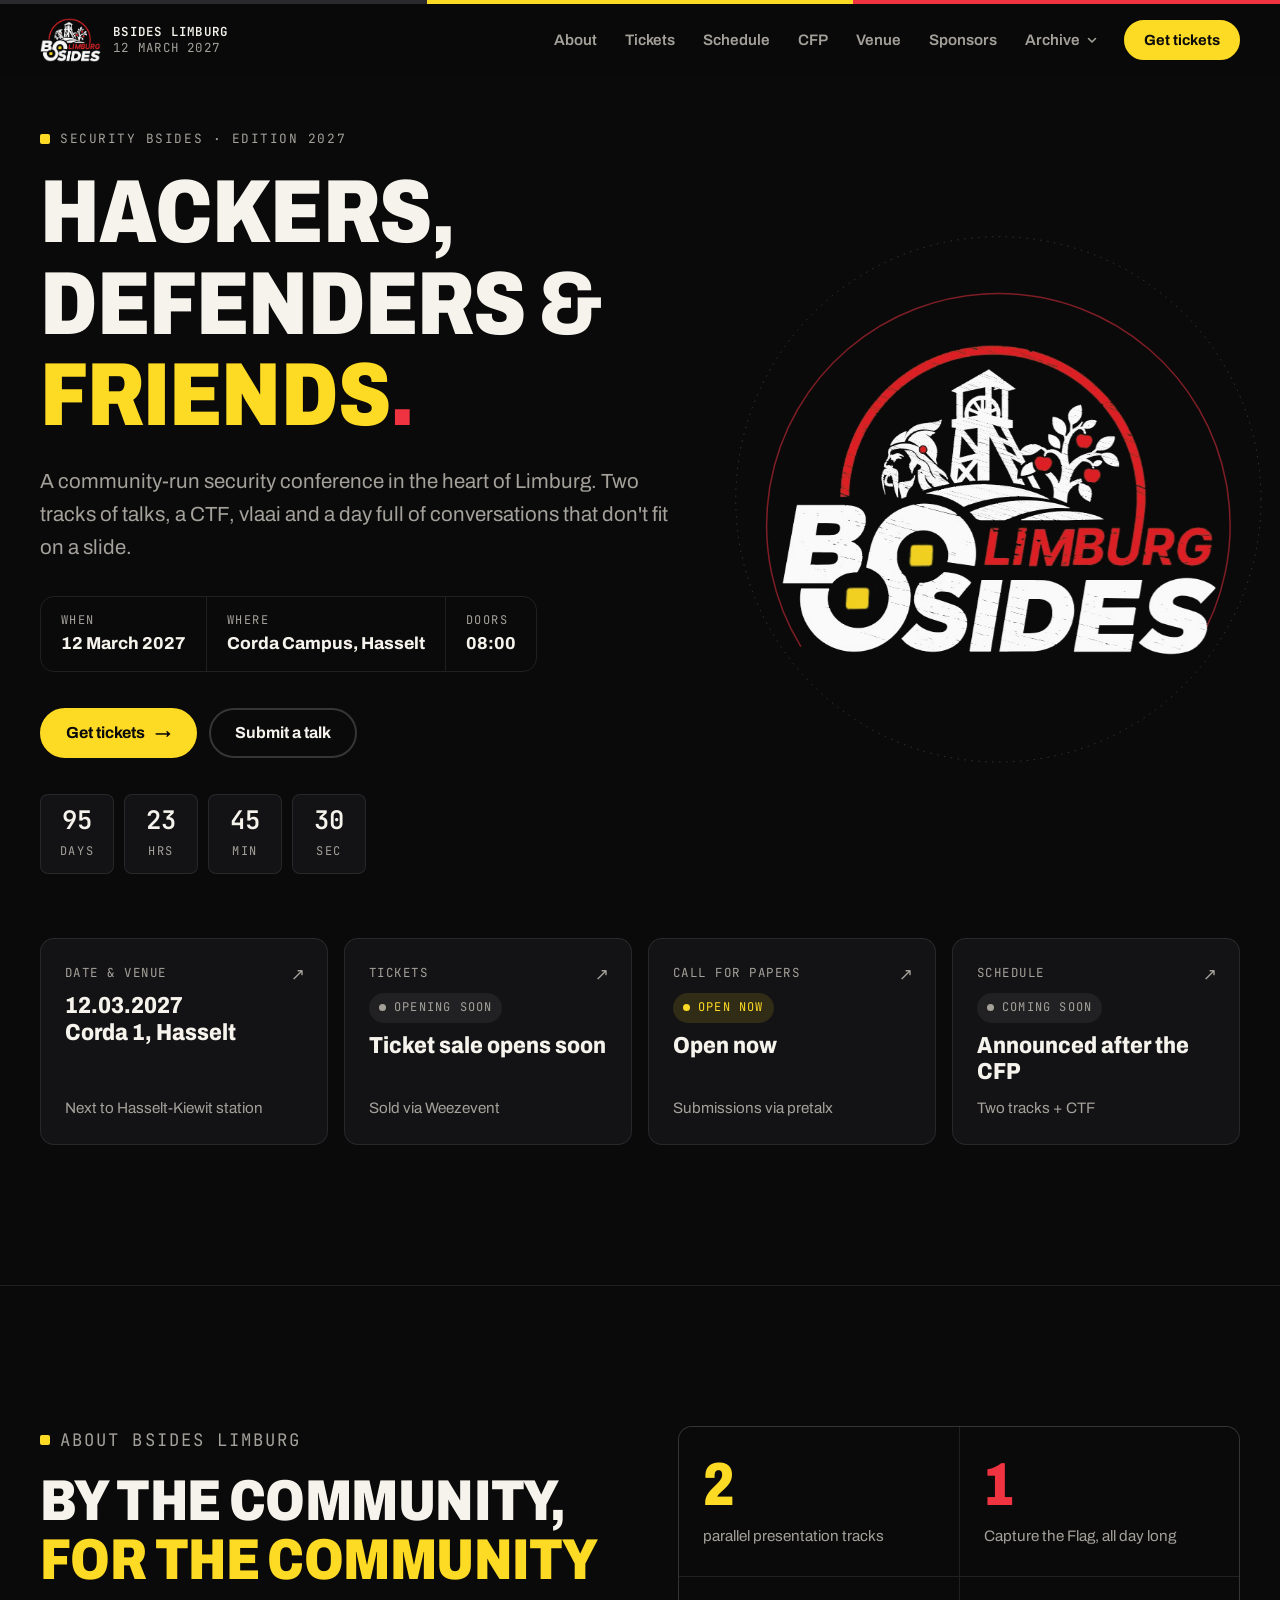
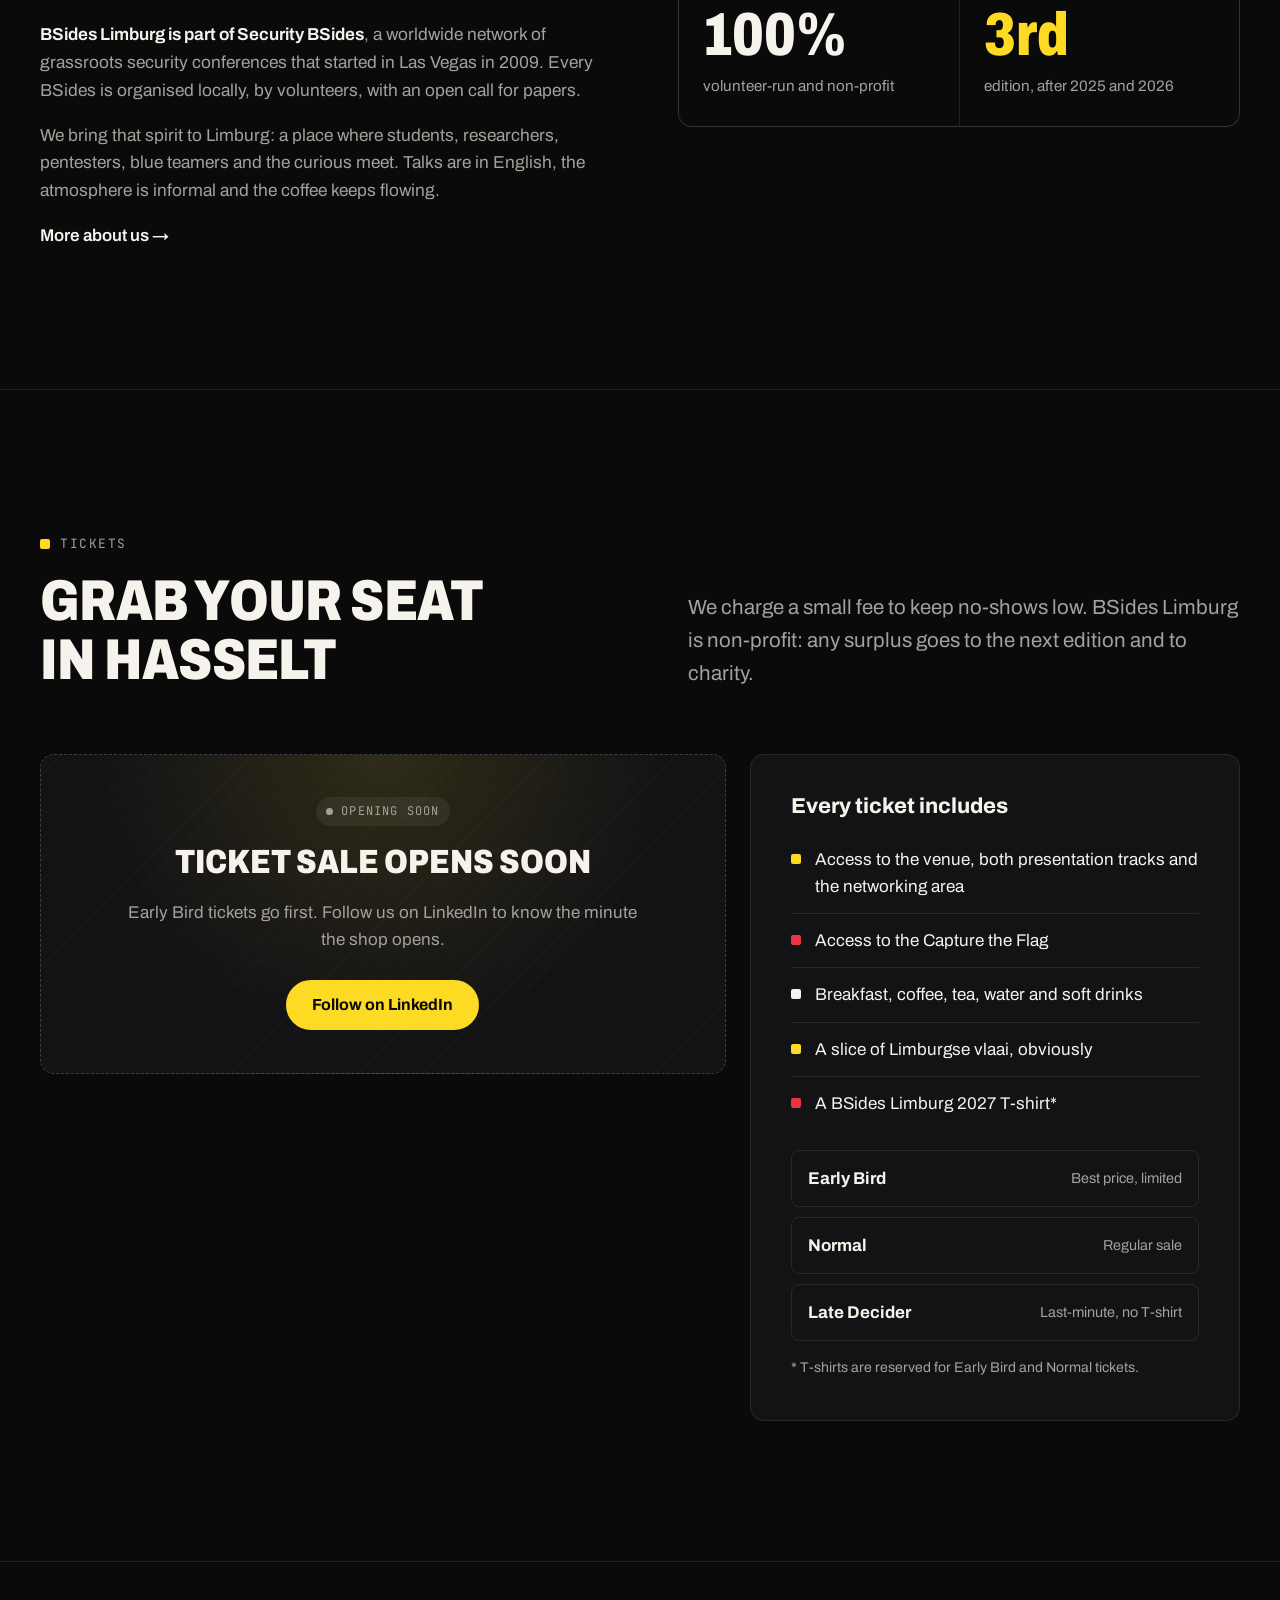
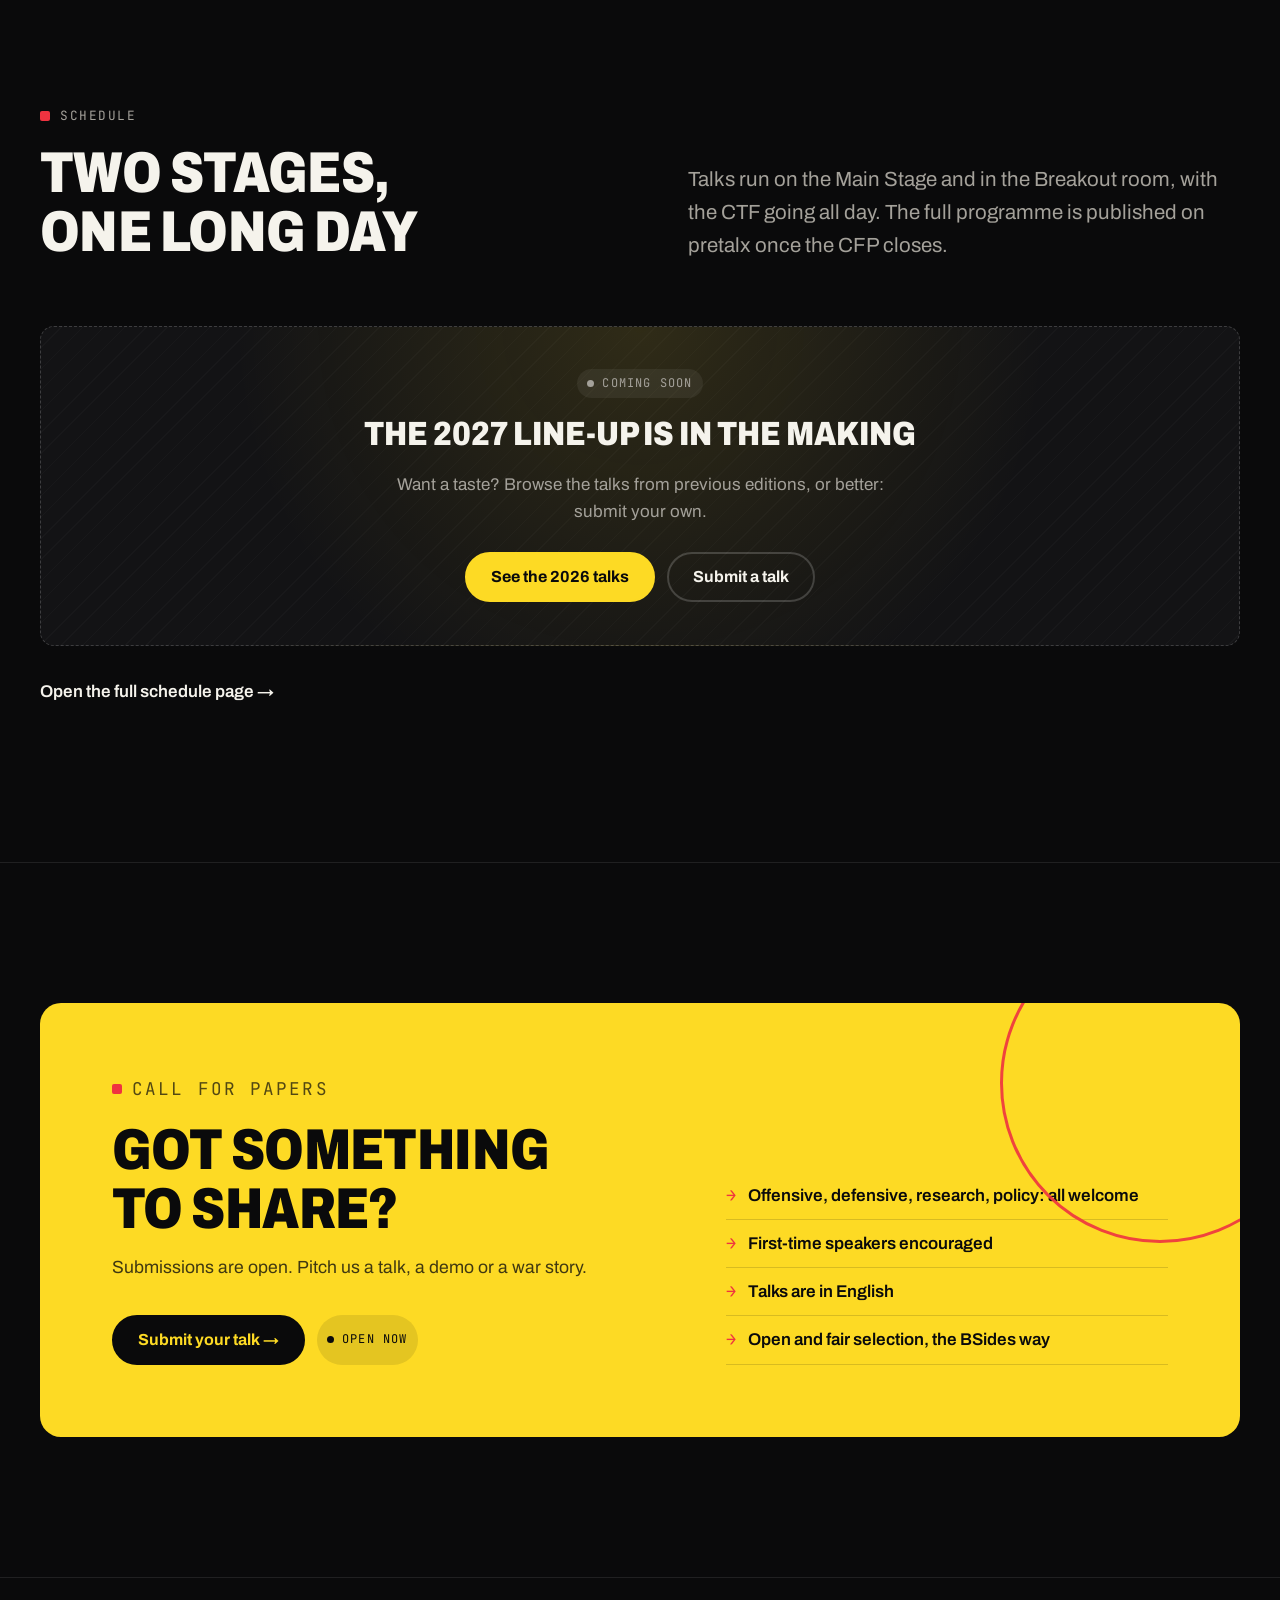
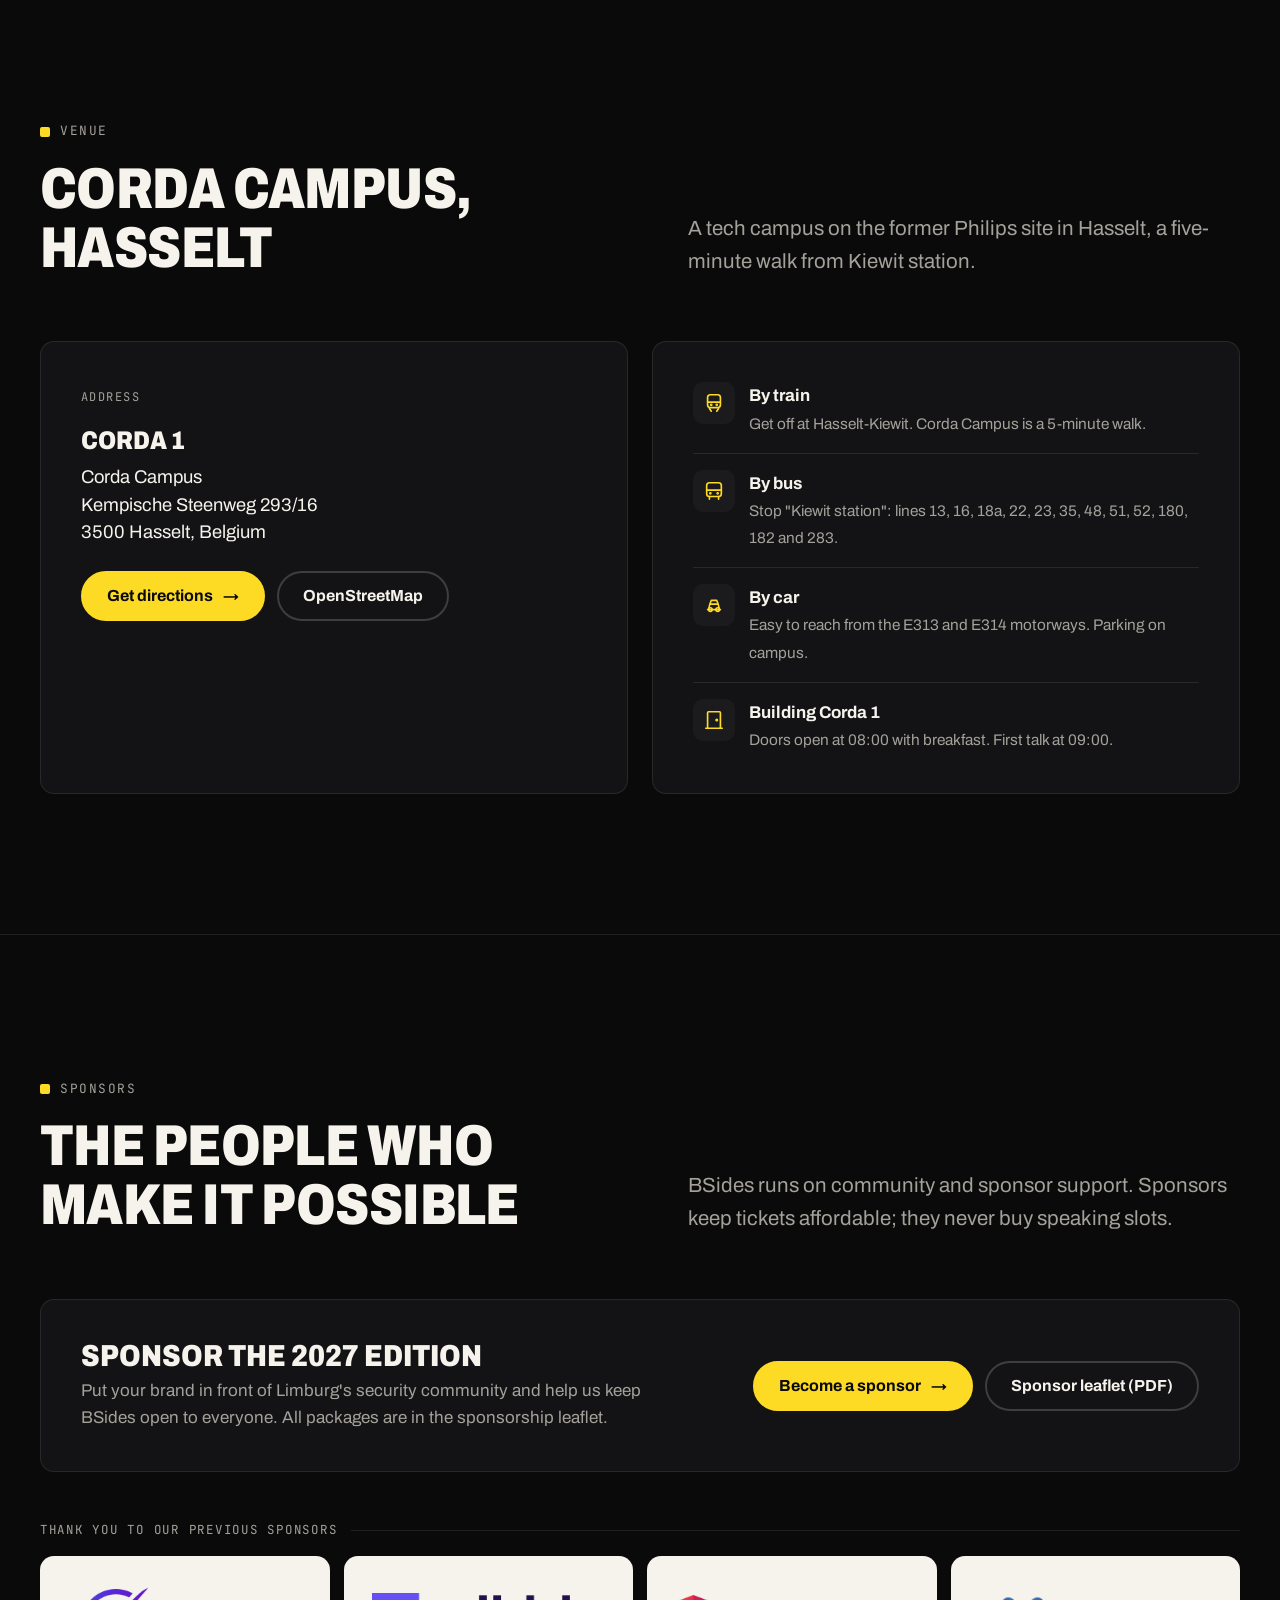
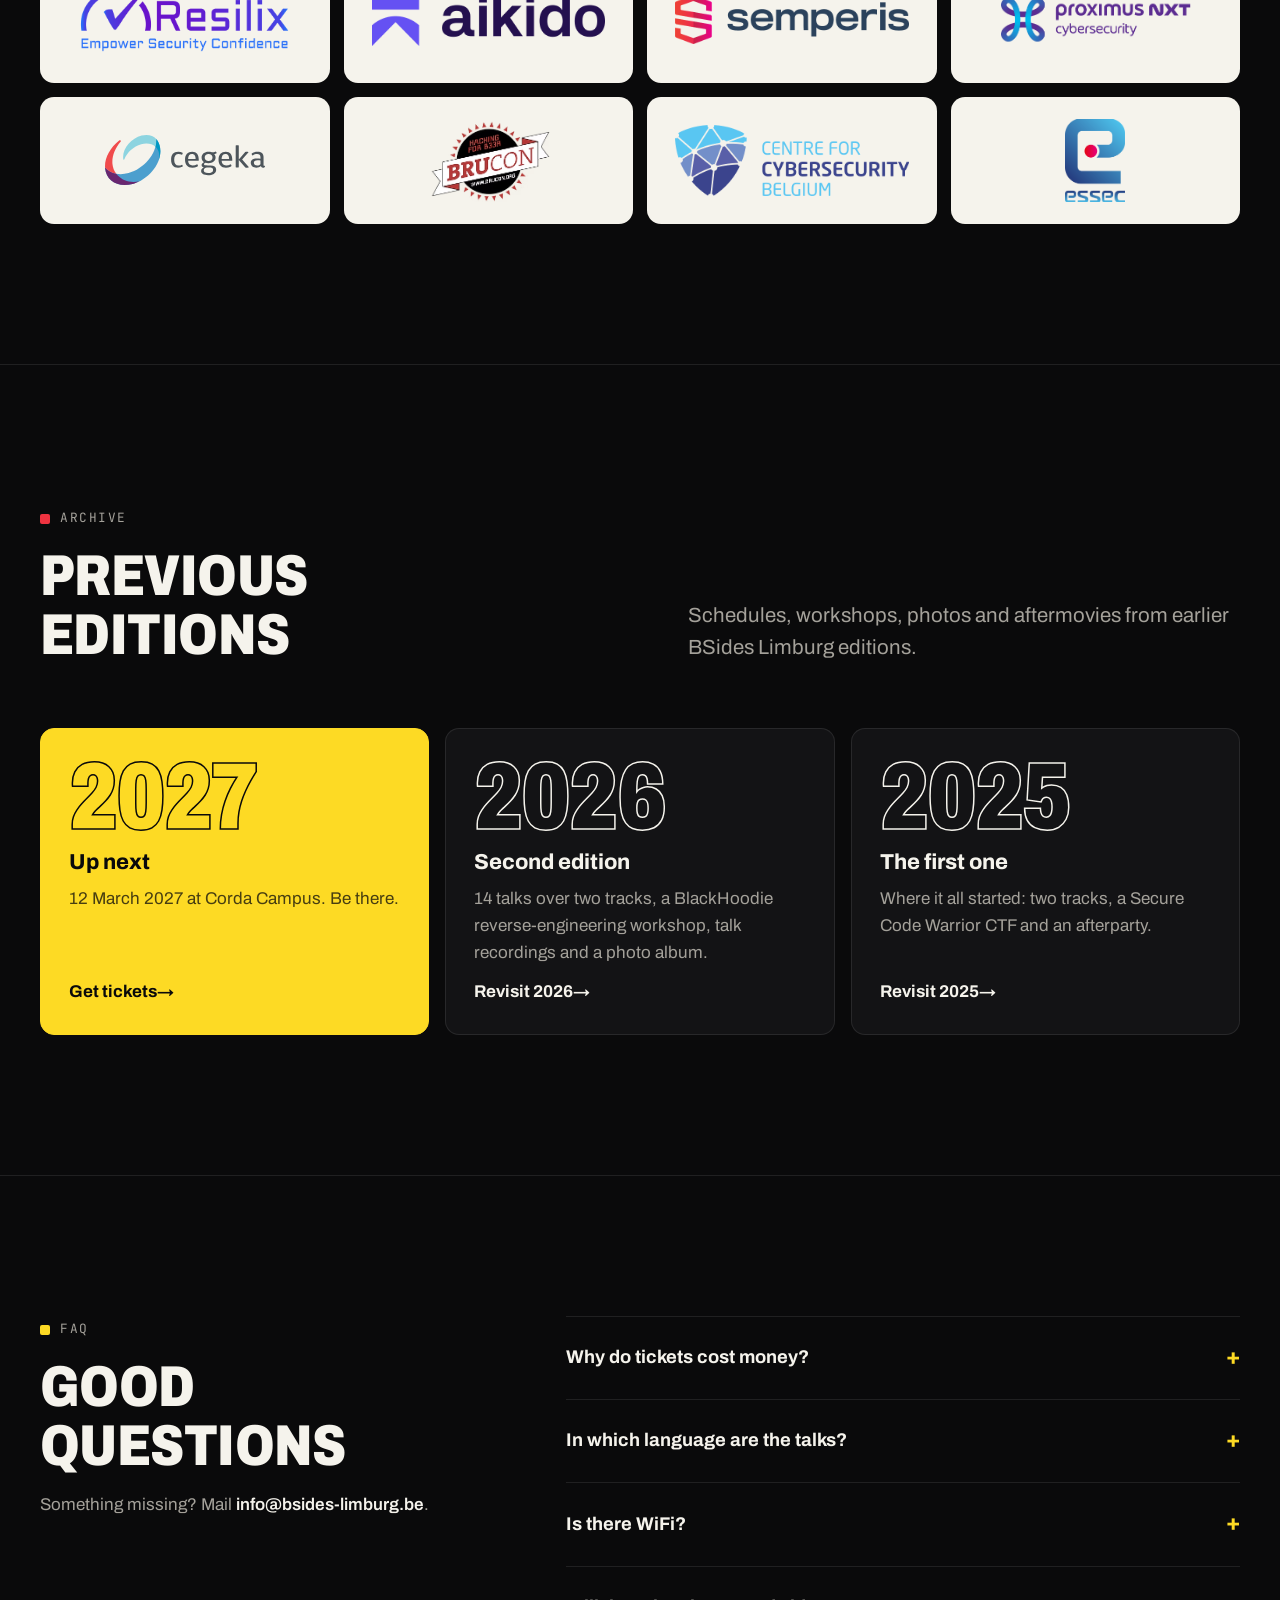
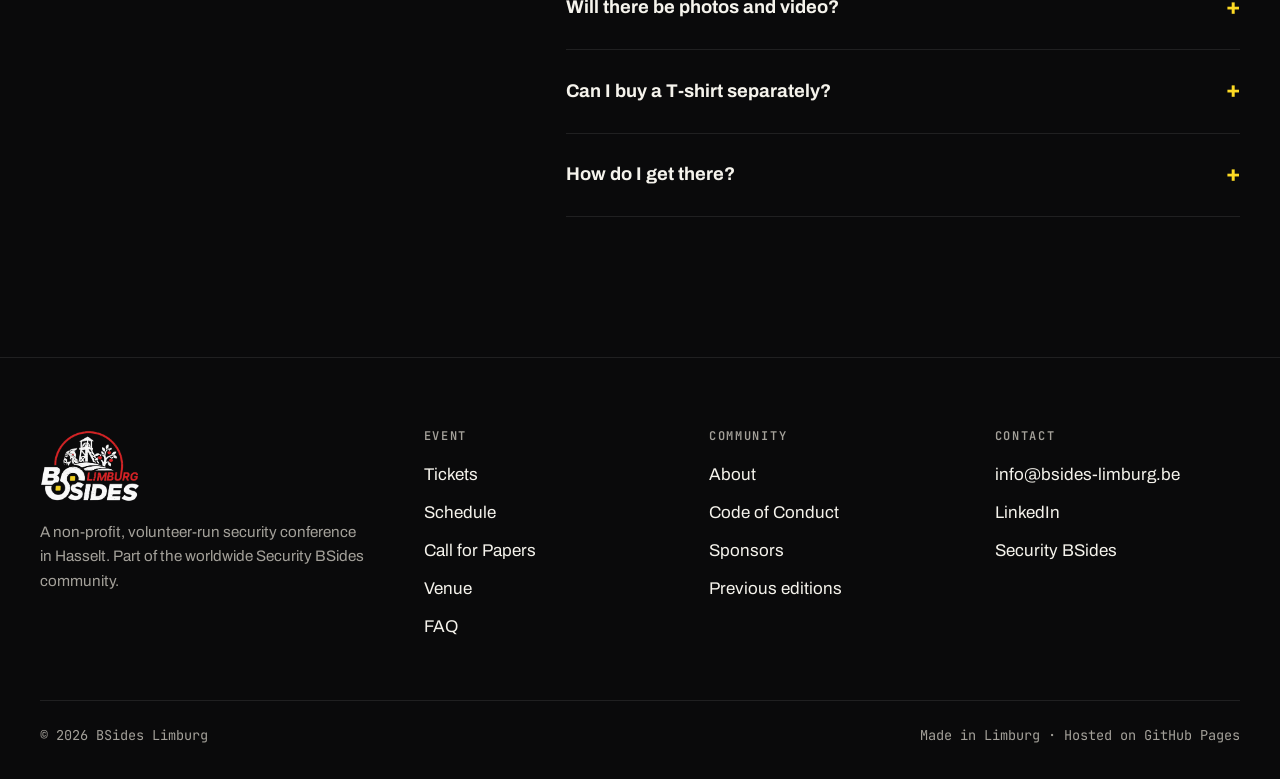
==== commit ac6e7fac: "Update edition 2026 sponsors and link to recordings - Logos are low res. to be updated with higher r" ====
--- a/index.html
+++ b/index.html
@@ -326,7 +326,7 @@
           <a class="ed-card y" href="editions/2026.html">
             <span class="yr">2026</span>
             <h3>Second edition</h3>
-            <p>14 talks over two tracks, a BlackHoodie reverse-engineering workshop and a photo album.</p>
+            <p>14 talks over two tracks, a BlackHoodie reverse-engineering workshop, talk recordings and a photo album.</p>
             <span class="more">Revisit 2026</span>
           </a>
           <a class="ed-card r" href="editions/2025.html">
--- a/assets/css/style.css
+++ b/assets/css/style.css
@@ -480,8 +480,8 @@
 .prose ul.team-grid { display: grid; grid-template-columns: repeat(2, minmax(0, 1fr)); gap: 12px; margin: 24px 0 0; }
 .prose ul.team-grid li.team-card { padding: 18px; margin: 0; display: flex; align-items: center; gap: 14px; border: 1px solid var(--line); border-radius: var(--radius); background: var(--surface); color: var(--ink); }
 .prose ul.team-grid li.team-card::before { display: none; }
-.team-avatar { flex: none; width: 48px; height: 48px; border-radius: 50%; display: grid; place-items: center; font-family: var(--font-mono); font-weight: 600; font-size: .9rem; background: var(--surface-2); border: 1px solid var(--line-strong); color: var(--yellow); }
-.team-card:nth-child(even) .team-avatar { color: var(--red); }
+.team-avatar { flex: none; width: 56px; height: 56px; border-radius: 50%; object-fit: cover; background: var(--surface-2); border: 2px solid var(--yellow); }
+.team-card:nth-child(even) .team-avatar { border-color: var(--red); }
 .team-info { flex: 1; min-width: 0; line-height: 1.3; }
 .team-info b { display: block; font-weight: 700; }
 .team-info span { color: var(--muted); font-size: .92rem; }
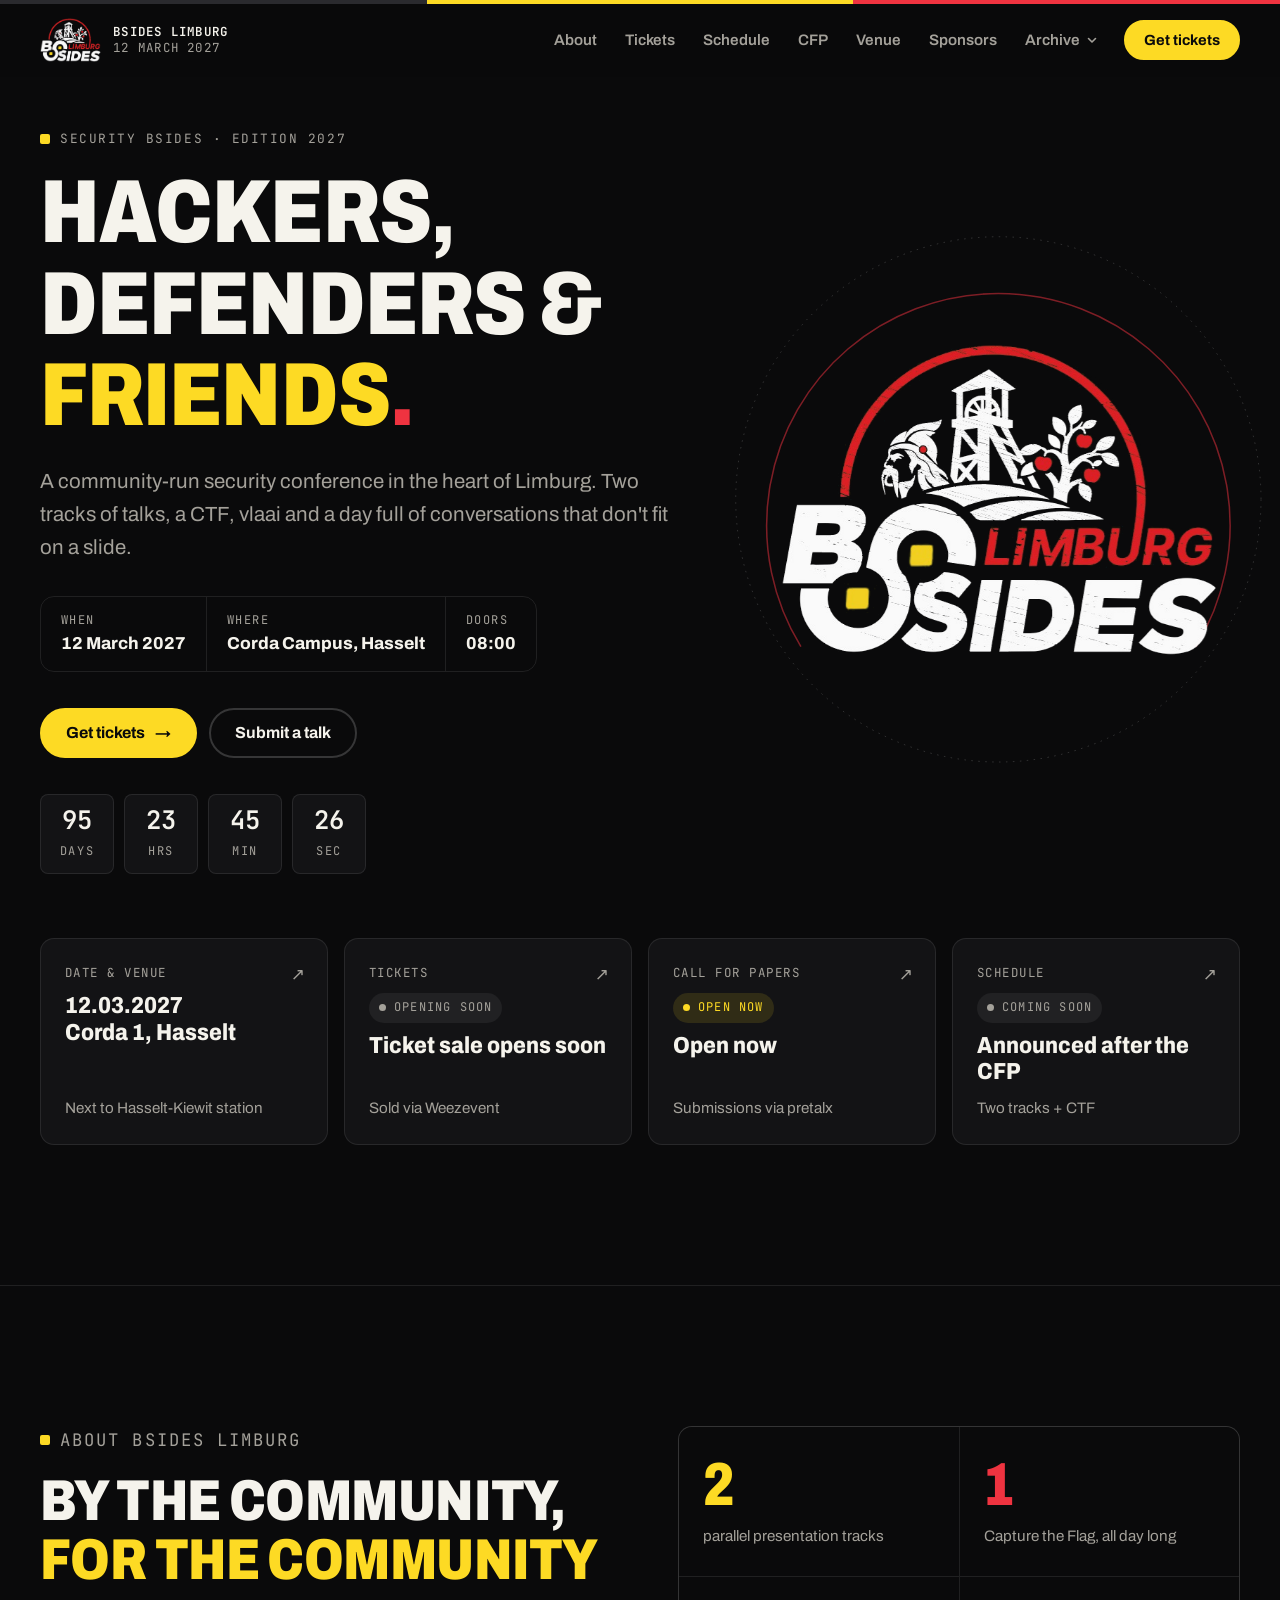
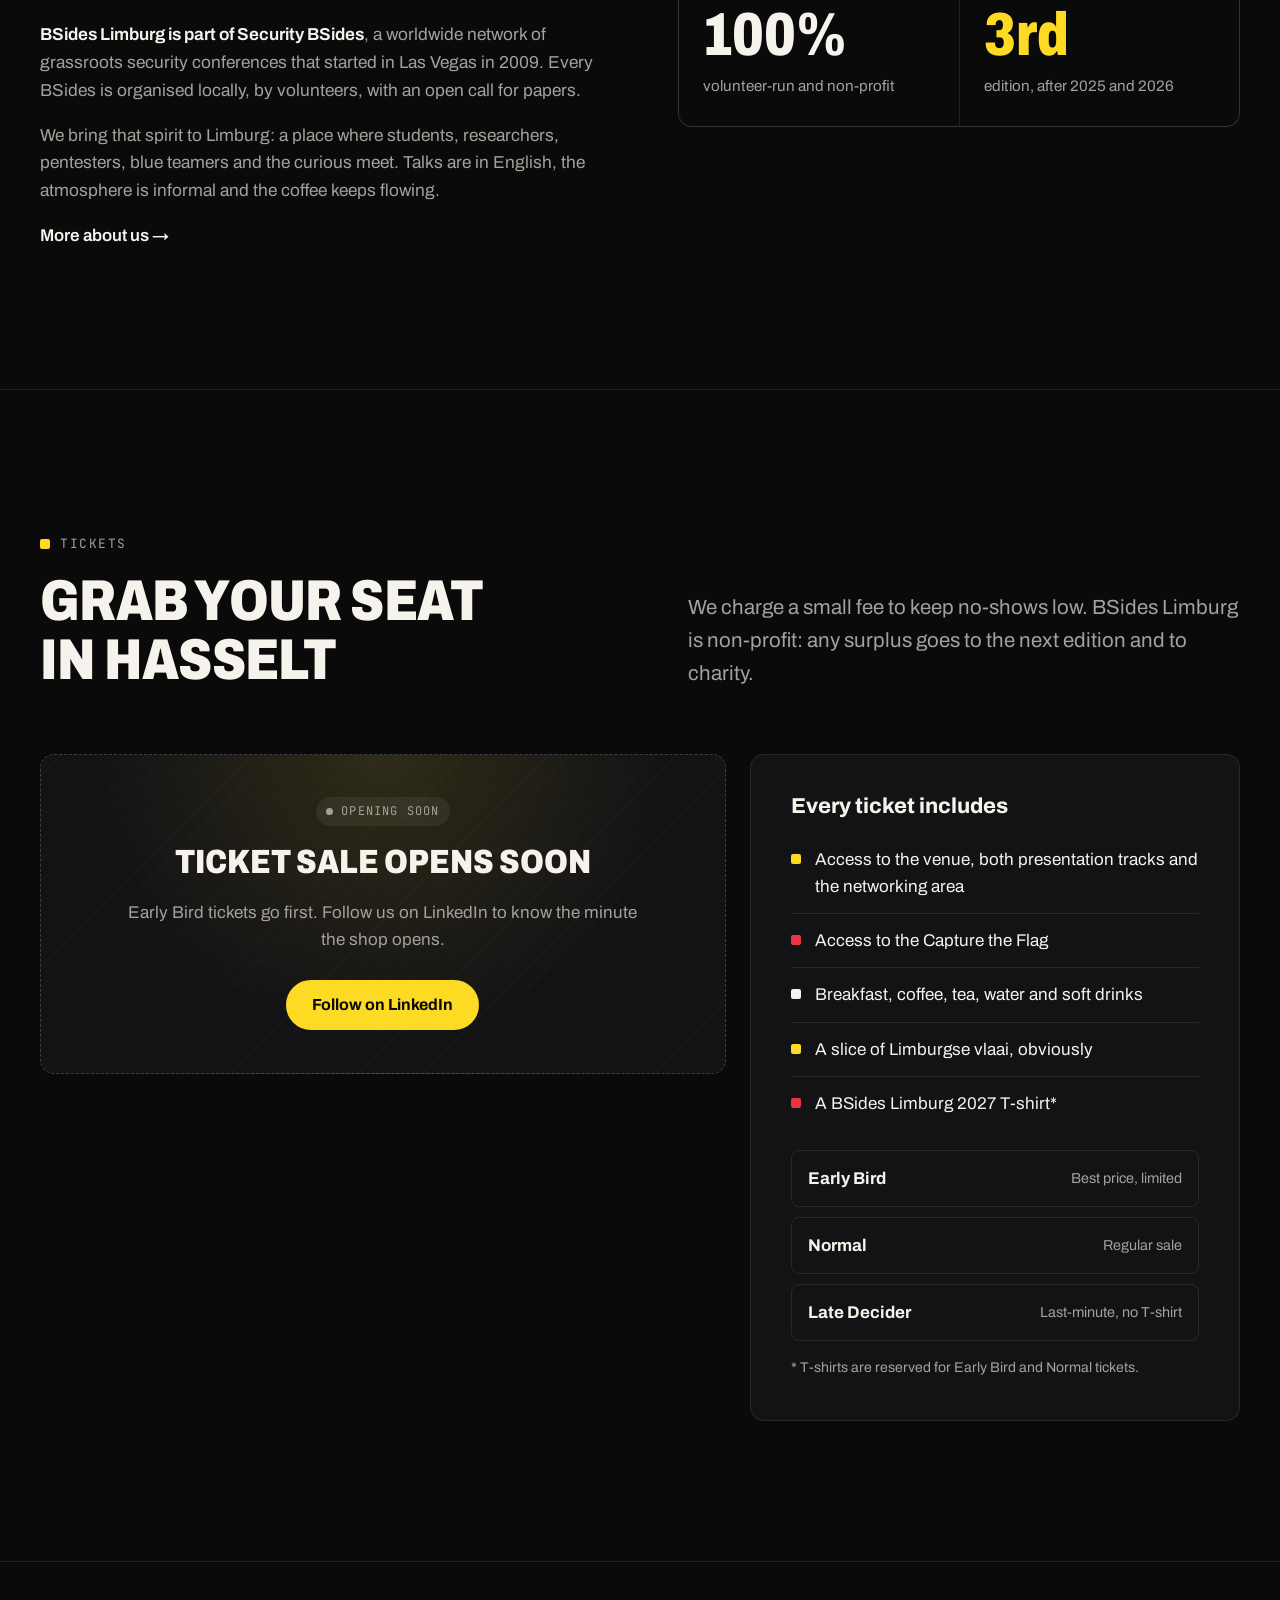
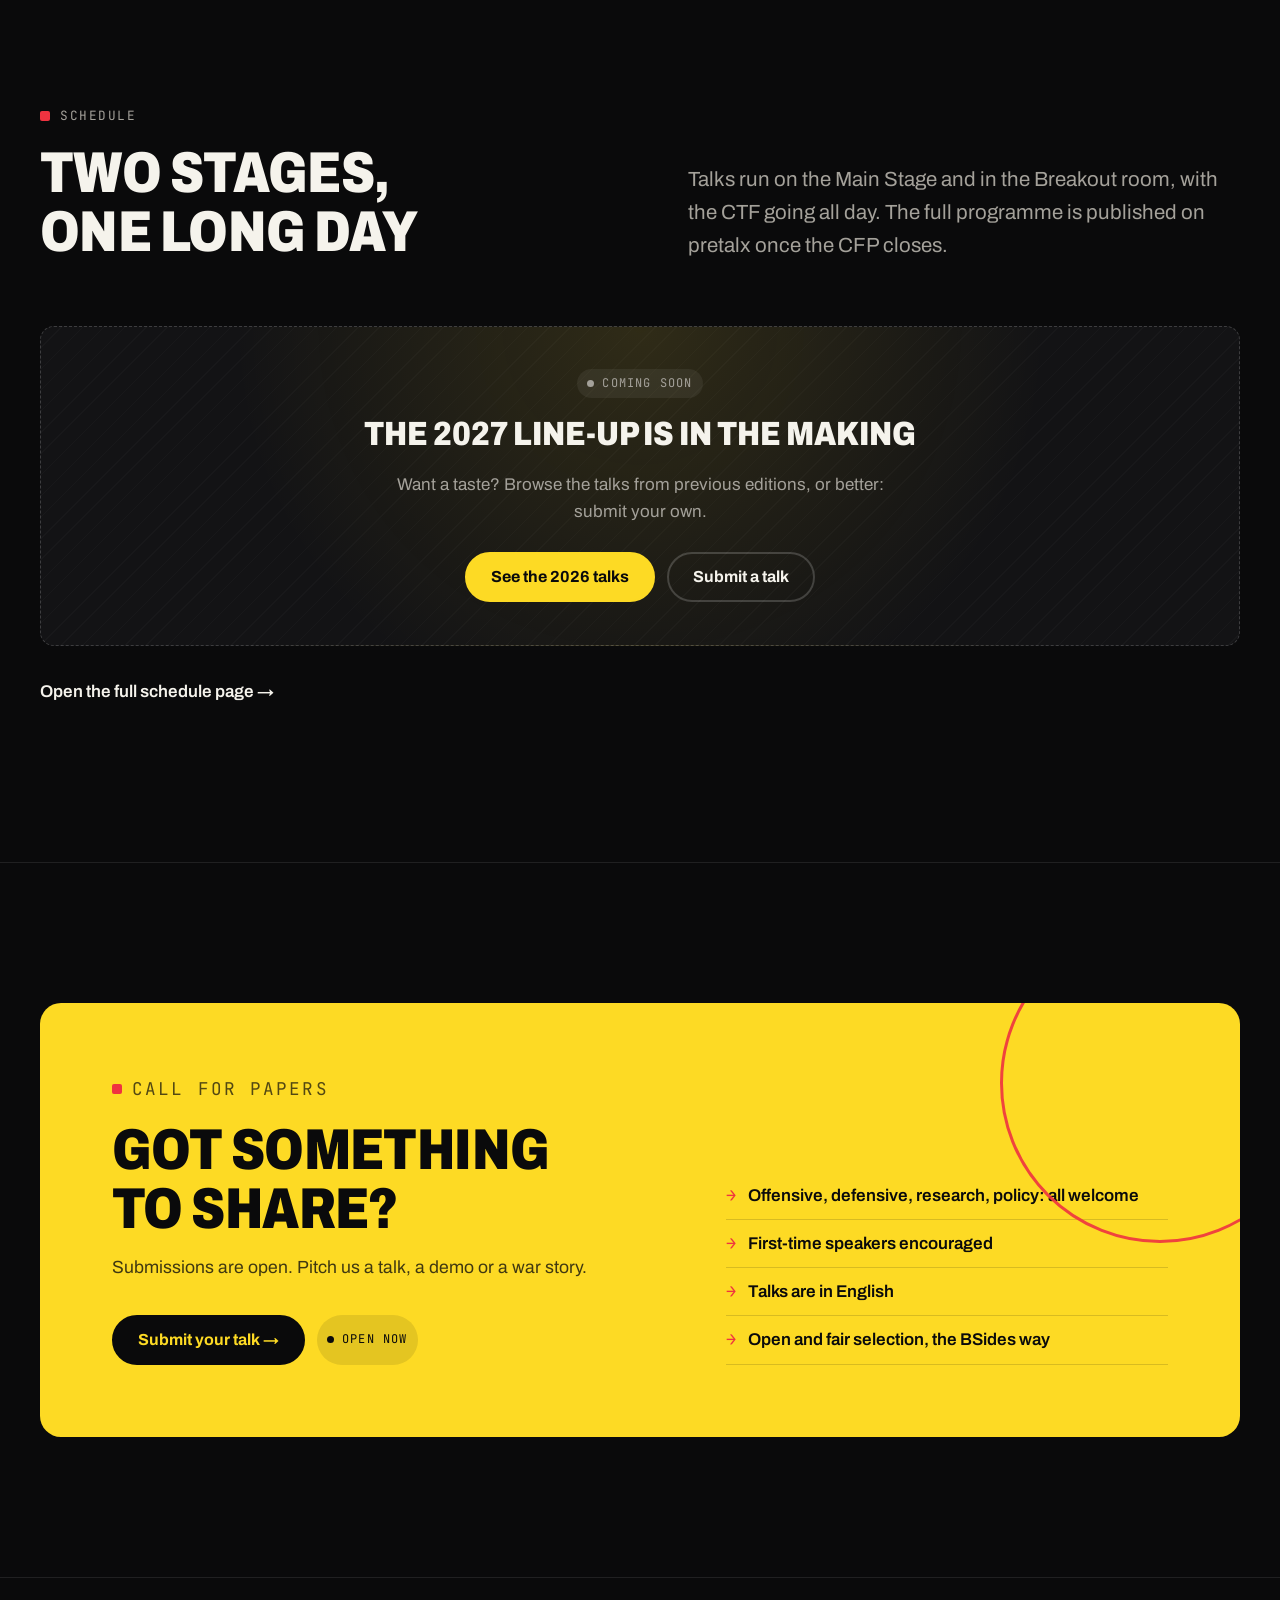
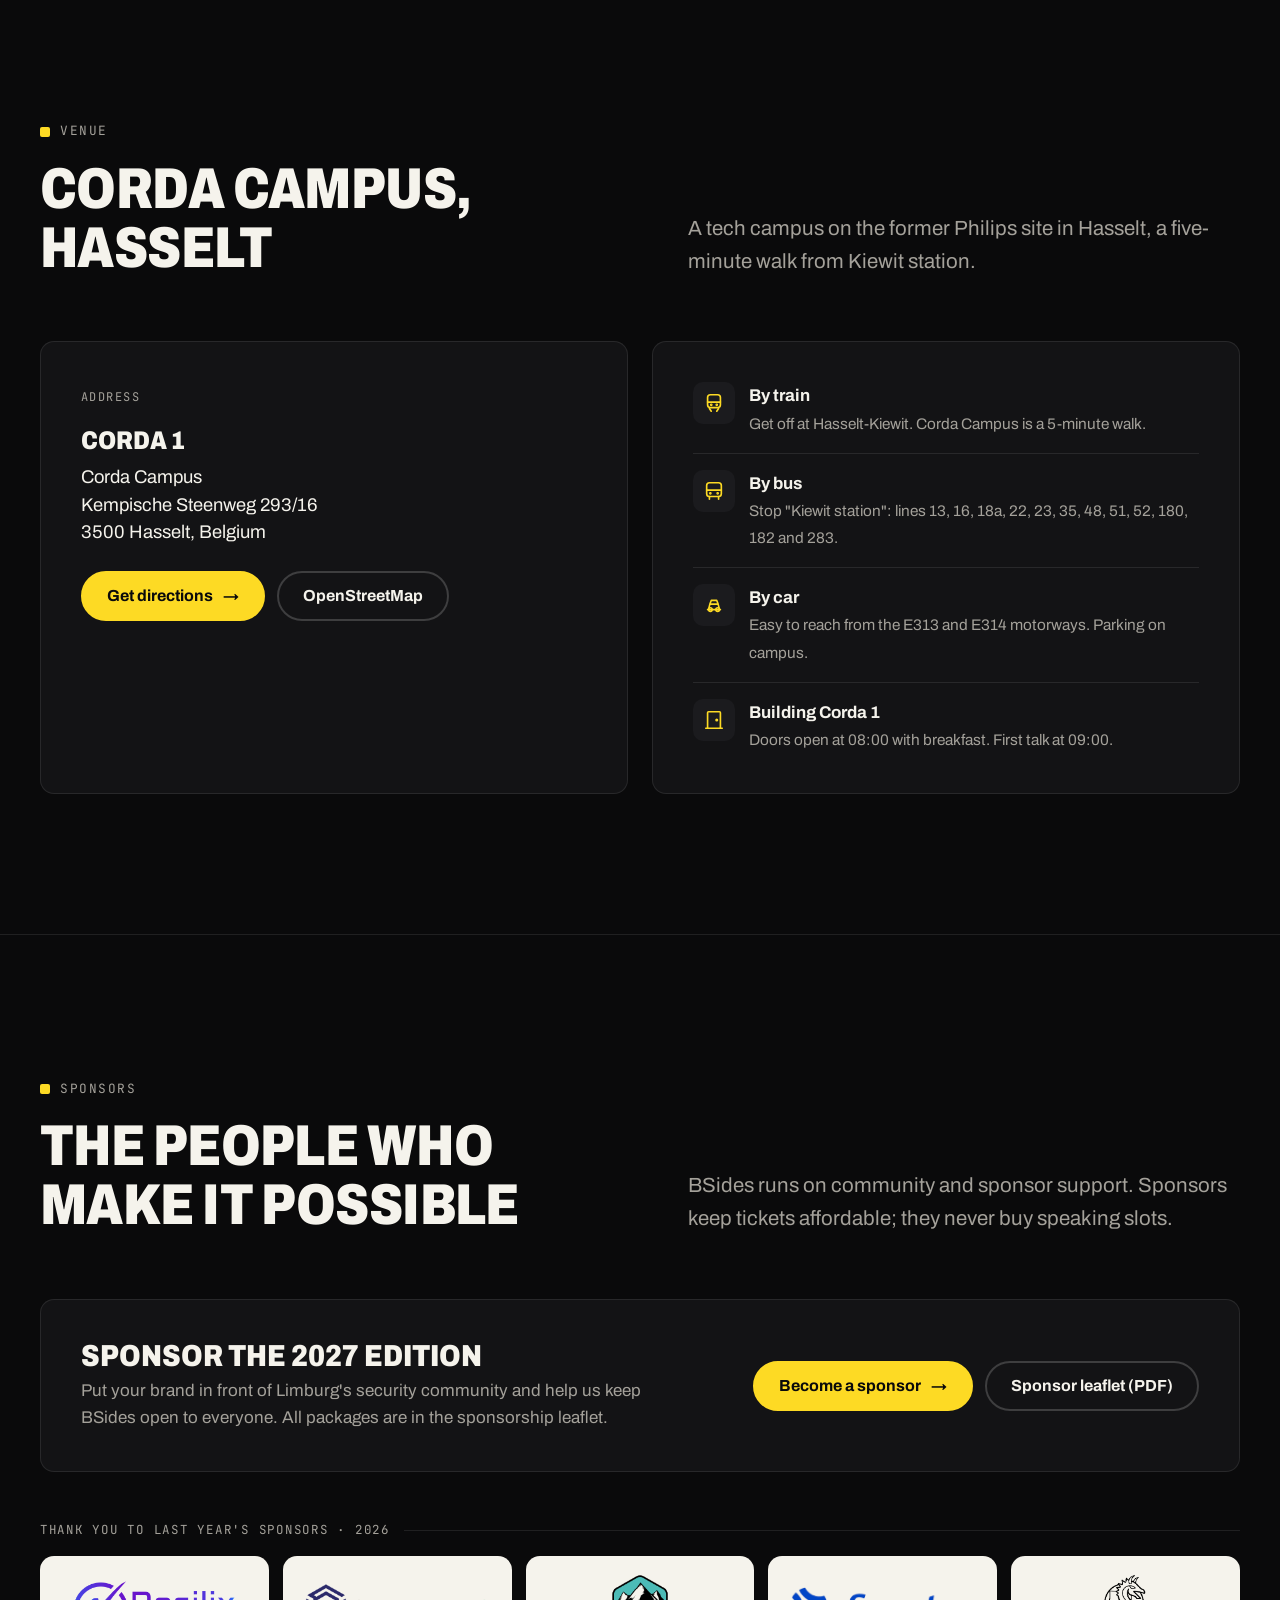
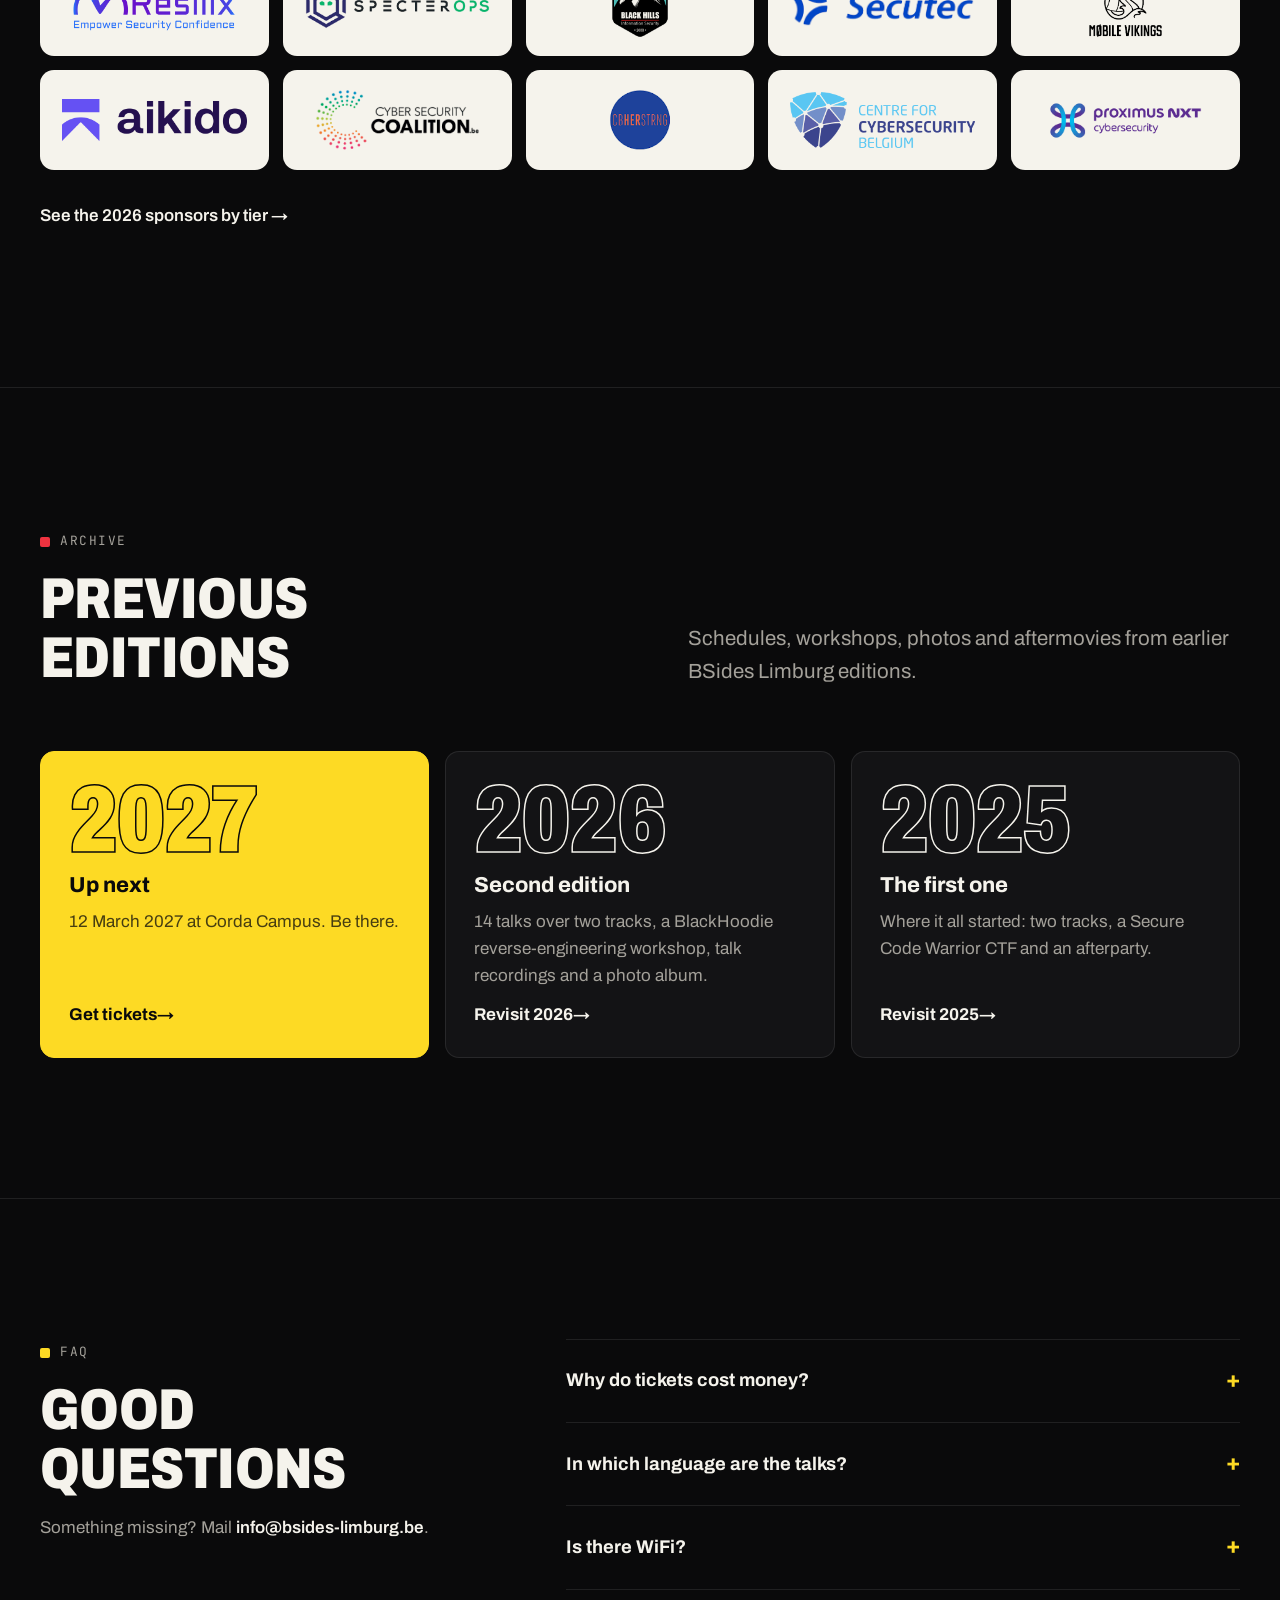
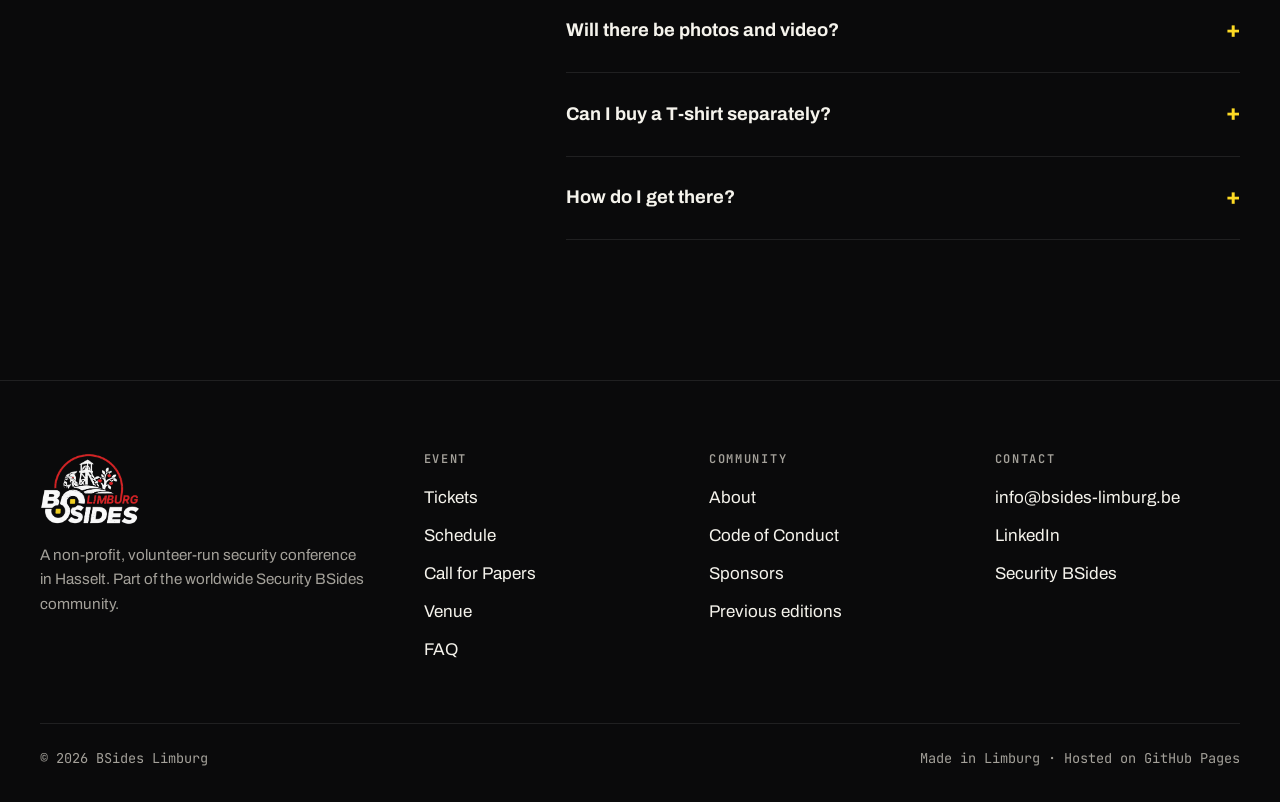
==== commit e7a61bc4: "Update sponsor to previous years sponsors" ====
--- a/index.html
+++ b/index.html
@@ -292,17 +292,20 @@
         </div>
 
         <!-- 2027 sponsors: copy a .tier block below, rename the tier and add logos to assets/img/sponsors/ -->
-        <p class="tier-label">Thank you to our previous sponsors</p>
-        <div class="logo-grid">
+        <p class="tier-label">Thank you to last year's sponsors · 2026</p>
+        <div class="logo-grid five">
           <a class="logo-tile" href="https://www.resilix.be/" target="_blank" rel="noopener"><img src="assets/img/sponsors/resilix.png" alt="Resilix" loading="lazy"></a>
+          <a class="logo-tile" href="https://specterops.io/" target="_blank" rel="noopener"><img src="assets/img/sponsors/specterops.png" alt="SpecterOps" loading="lazy"></a>
+          <a class="logo-tile" href="https://www.blackhillsinfosec.com/" target="_blank" rel="noopener"><img src="assets/img/sponsors/black-hills.png" alt="Black Hills Information Security" loading="lazy"></a>
+          <a class="logo-tile" href="https://www.secutec.com/" target="_blank" rel="noopener"><img src="assets/img/sponsors/secutec.png" alt="Secutec" loading="lazy"></a>
+          <a class="logo-tile" href="https://mobilevikings.be/" target="_blank" rel="noopener"><img src="assets/img/sponsors/mobile-vikings.png" alt="Mobile Vikings" loading="lazy"></a>
           <a class="logo-tile" href="https://aikido.dev/" target="_blank" rel="noopener"><img src="assets/img/sponsors/aikido.png" alt="Aikido Security" loading="lazy"></a>
-          <a class="logo-tile" href="https://www.semperis.com/" target="_blank" rel="noopener"><img src="assets/img/sponsors/semperis.png" alt="Semperis" loading="lazy"></a>
+          <a class="logo-tile" href="https://www.cybersecuritycoalition.be/" target="_blank" rel="noopener"><img src="assets/img/sponsors/cyber-security-coalition.png" alt="Belgian Cyber Security Coalition" loading="lazy"></a>
+          <a class="logo-tile" href="https://www.linkedin.com/company/cybherstrong/about/" target="_blank" rel="noopener"><img src="assets/img/sponsors/cybherstrong.png" alt="CybHERStrong" loading="lazy"></a>
+          <a class="logo-tile" href="https://ccb.belgium.be/en" target="_blank" rel="noopener"><img src="assets/img/sponsors/ccb.png" alt="Centre for Cybersecurity Belgium" loading="lazy"></a>
           <a class="logo-tile" href="https://www.proximusnxt.be/en/proximusnxt" target="_blank" rel="noopener"><img src="assets/img/sponsors/proximus-nxt.png" alt="Proximus NXT" loading="lazy"></a>
-          <a class="logo-tile" href="https://cegeka.be/" target="_blank" rel="noopener"><img src="assets/img/sponsors/cegeka.png" alt="Cegeka" loading="lazy"></a>
-          <a class="logo-tile" href="https://www.brucon.org/training" target="_blank" rel="noopener"><img src="assets/img/sponsors/brucon.png" alt="BruCON" loading="lazy"></a>
-          <a class="logo-tile" href="https://ccb.belgium.be/en" target="_blank" rel="noopener"><img src="assets/img/sponsors/ccb.png" alt="Centre for Cybersecurity Belgium" loading="lazy"></a>
-          <a class="logo-tile" href="https://www.essec.be/" target="_blank" rel="noopener"><img src="assets/img/sponsors/essec.png" alt="ESSEC" loading="lazy"></a>
-        </div>
+        </div>
+        <p class="mt-2"><a class="link link-arrow" href="editions/2026.html#sponsors-2026">See the 2026 sponsors by tier</a></p>
       </div>
     </section>
 
--- a/assets/css/style.css
+++ b/assets/css/style.css
@@ -393,6 +393,9 @@
 .logo-grid { display: grid; gap: 14px; grid-template-columns: repeat(4, minmax(0, 1fr)); }
 .logo-grid.lg { grid-template-columns: repeat(2, minmax(0, 1fr)); }
 .logo-grid.md { grid-template-columns: repeat(3, minmax(0, 1fr)); }
+.logo-grid.five { grid-template-columns: repeat(5, minmax(0, 1fr)); }
+.logo-grid.five .logo-tile { padding: 18px 22px; }
+@media (max-width: 900px) { .logo-grid.five { grid-template-columns: repeat(2, minmax(0, 1fr)); } }
 .logo-tile {
   display: grid; place-items: center; aspect-ratio: 16 / 7; padding: 22px 28px;
   border-radius: var(--radius); background: #f5f3ec; text-decoration: none;
